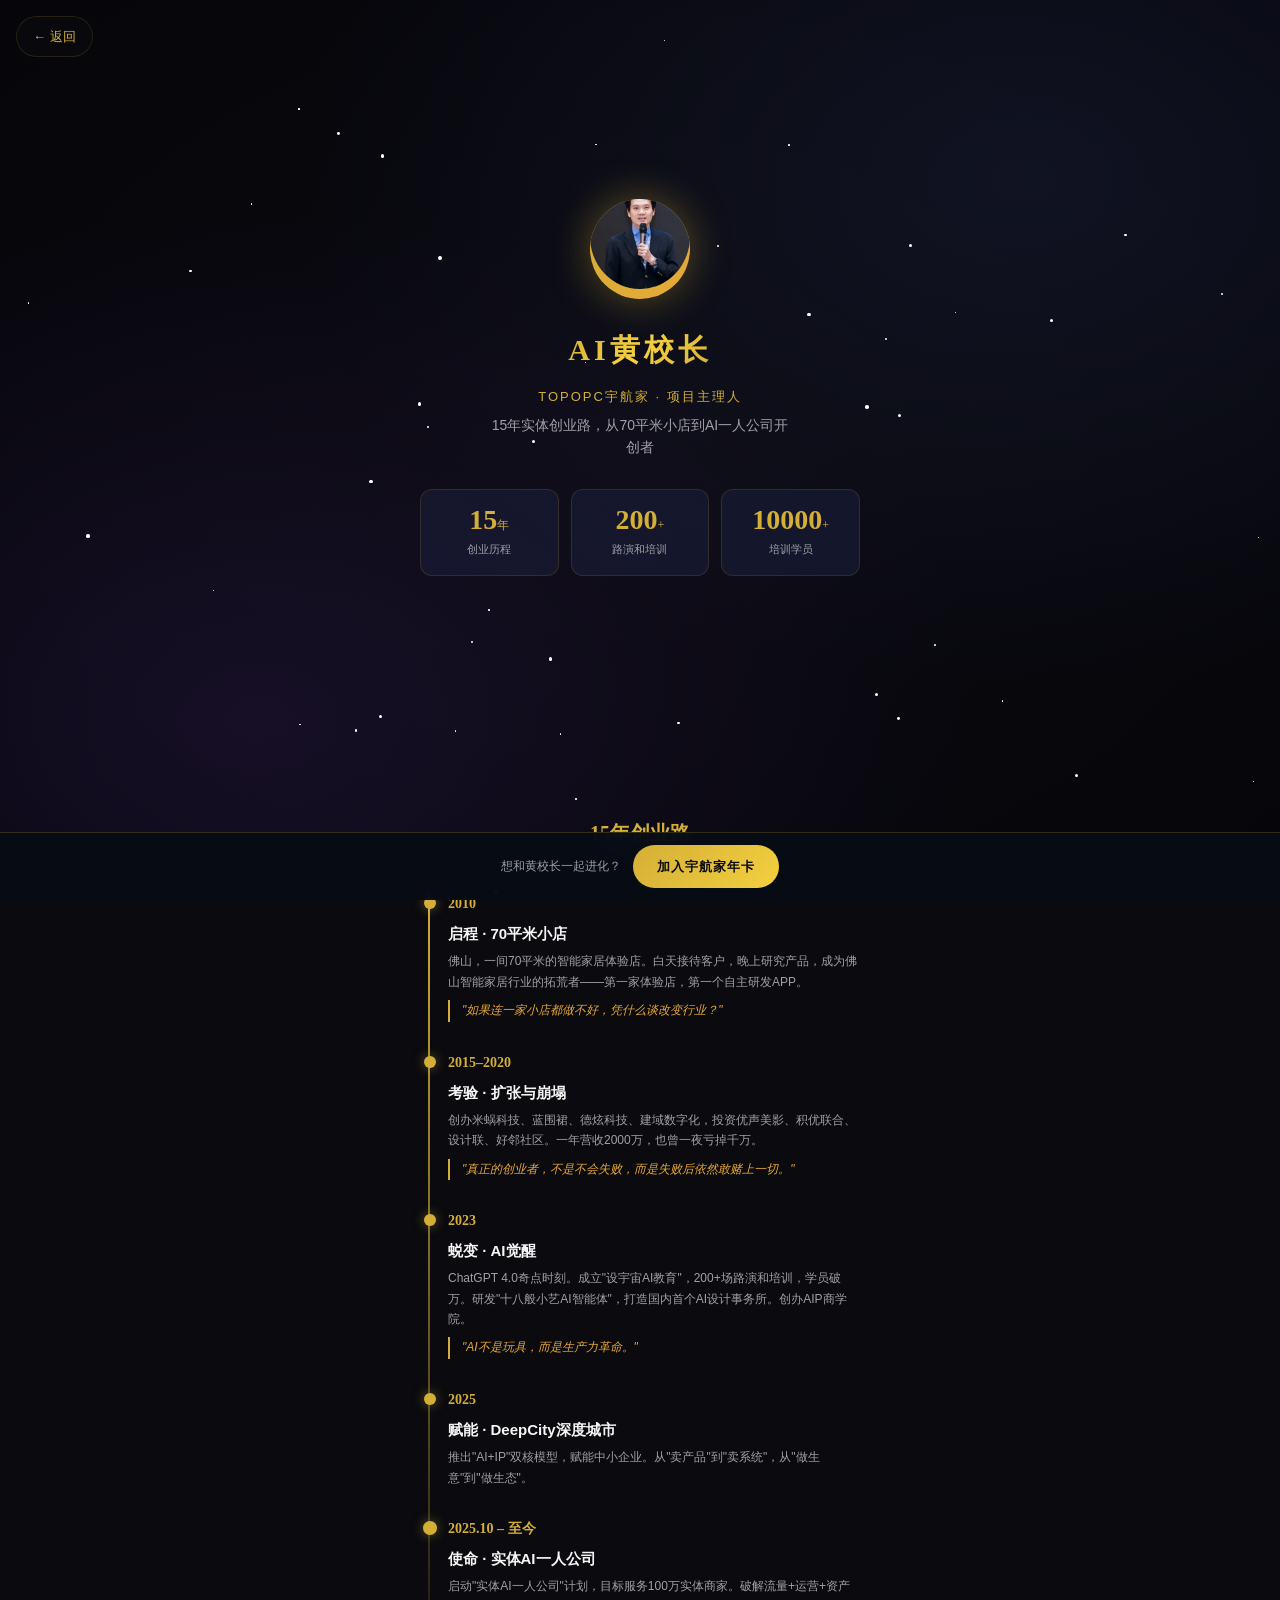
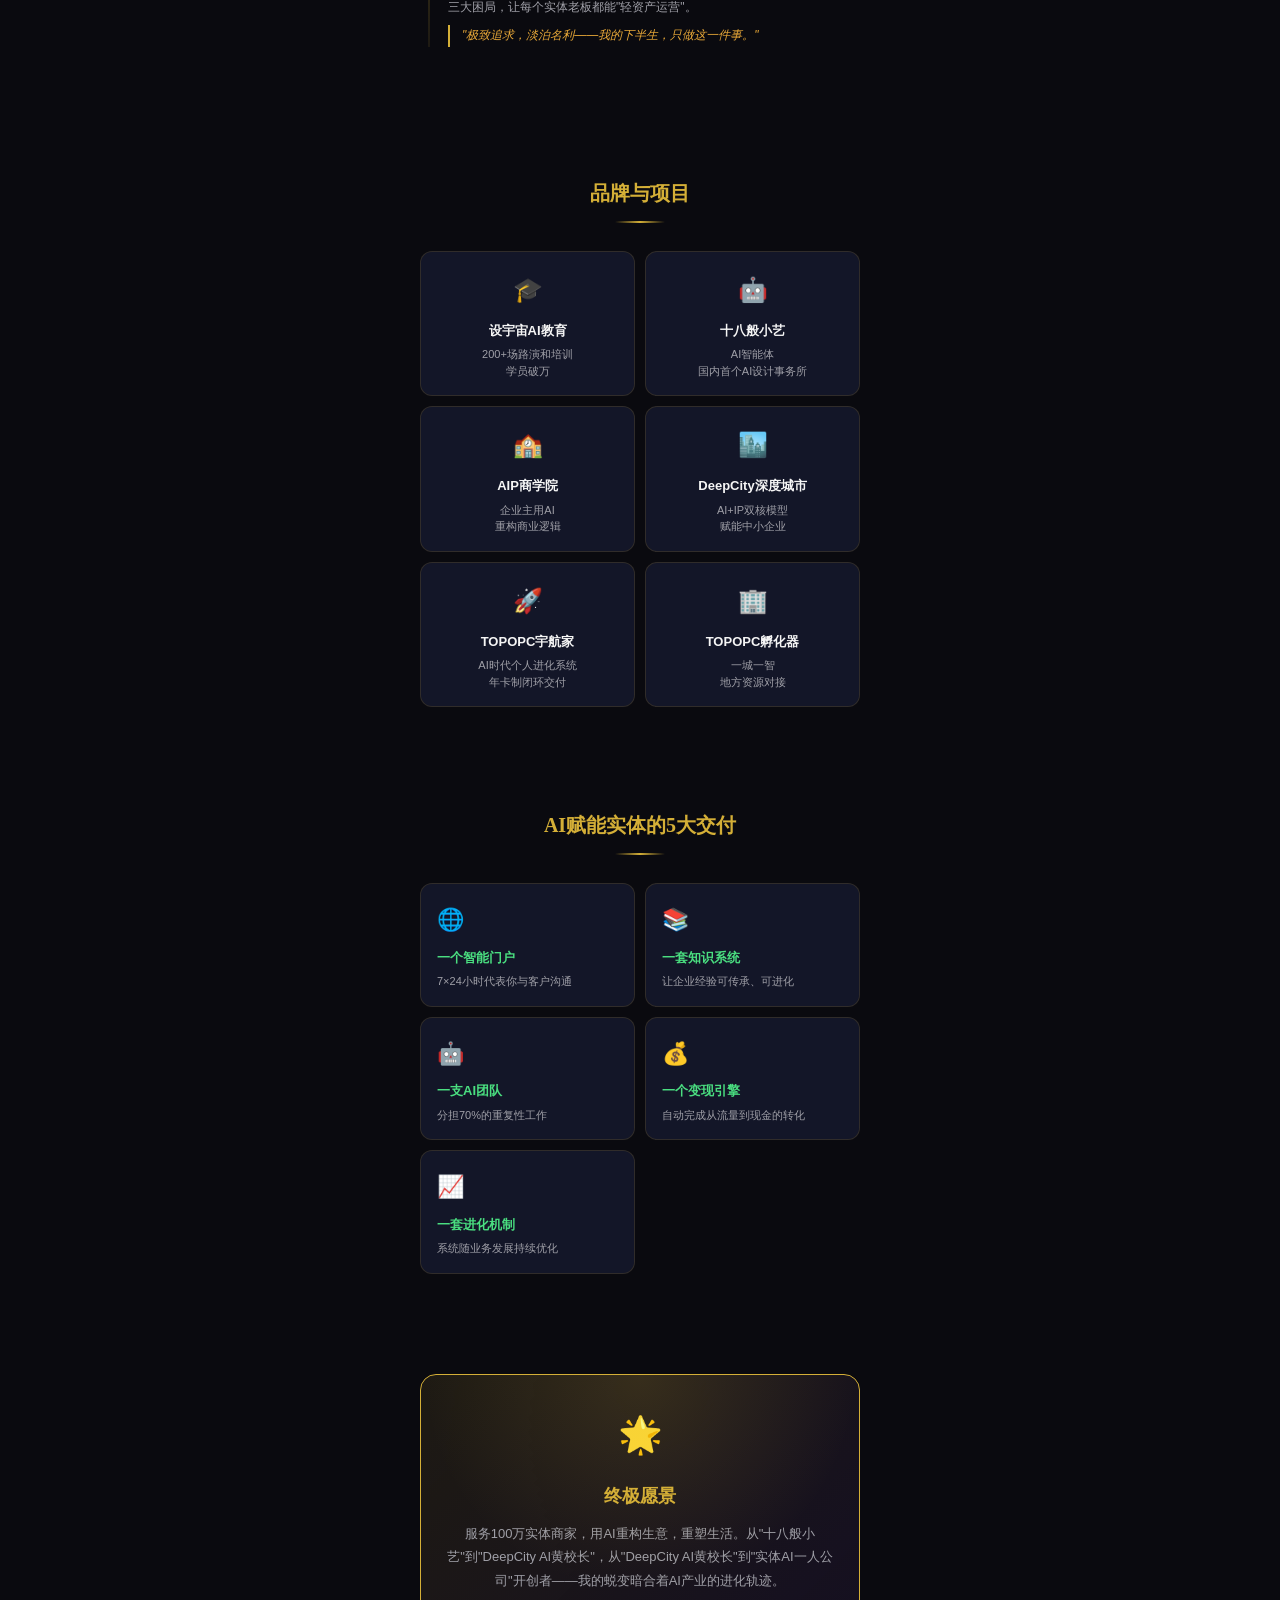
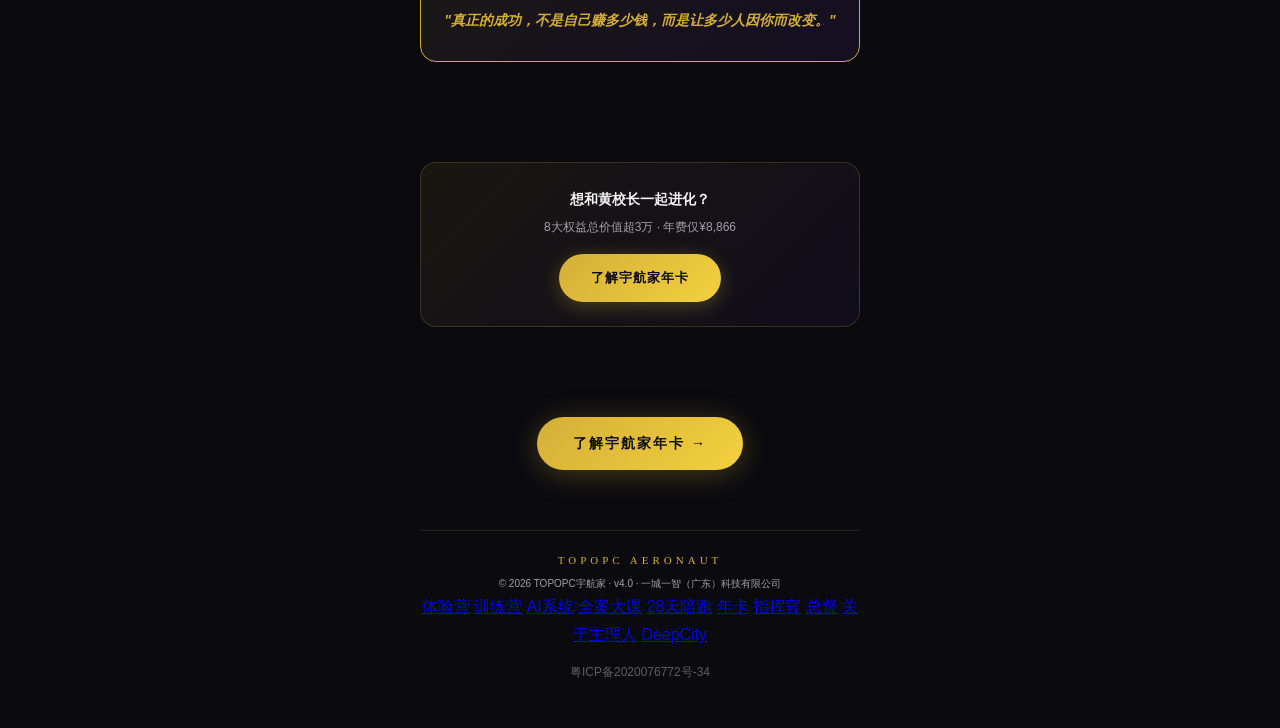
==== about.html @ 766681d9 "fix: 修正创始人数据 150场→200+场路演和培训（合并表述）" ====
<!DOCTYPE html>
<html lang="zh-CN">
<head>  <link rel="preload" as="image" href="founder-photo.png">

    <meta name="description" content="AI黄校长黄艺明 · TOPOPC宇航家项目主理人 · AI培训与孵化器">

    <meta charset="UTF-8">
    <link rel="canonical" href="https://deepcity2035.github.io/topopc-ai-launch/about.html">
    <meta name="viewport" content="width=device-width, initial-scale=1.0, maximum-scale=1.0, user-scalable=no">
    <title>AI黄校长 · TOPOPC宇航家项目主理人</title>
    <link rel="icon" type="image/svg+xml" href="favicon.svg">
    <link rel="apple-touch-icon" href="share-poster-hd.png">
    <link rel="dns-prefetch" href="https://fonts.googleapis.cn">
    <link rel="preconnect" href="https://fonts.googleapis.cn" crossorigin>
    <link rel="dns-prefetch" href="https://fonts.gstatic.com">
    <link rel="preconnect" href="https://fonts.gstatic.com" crossorigin>
    <link rel="preload" as="style" href="https://fonts.googleapis.cn/css2?family=Cinzel:wght@400;700&family=Noto+Serif+SC:wght@400;600;700&family=Noto+Sans+SC:wght@300;400;500;700&display=swap" crossorigin onload="this.onload=null;this.rel='stylesheet'">
    <link href="https://fonts.googleapis.cn/css2?family=Cinzel:wght@400;700&family=Noto+Serif+SC:wght@400;600;700&family=Noto+Sans+SC:wght@300;400;500;700&display=swap" rel="stylesheet">
        <link rel="stylesheet" href="shared.css">
    <style>
        :root {
            --deep-space: #0a0a0f;
            --cosmic-blue: #1a1f3a;
            --nebula-purple: #2d1b4e;
            --star-gold: #d4af37;
            --star-gold-light: #f4d03f;
            --text-primary: #f5f5f5;
            --text-secondary: #a0a0a8;
            --accent-glow: rgba(212, 175, 55, 0.3);
            --card-bg: rgba(26, 31, 58, 0.6);
            --card-border: rgba(212, 175, 55, 0.15);
            --green-accent: #4ade80;
            --red-accent: #f87171;
            --warm-amber: #e8a838;
        }

        * { margin: 0; padding: 0; box-sizing: border-box; }

        body {
            font-family: "Noto Sans SC", -apple-system, sans-serif;
            background: var(--deep-space);
            color: var(--text-primary);
            line-height: 1.8;
            overflow-x: hidden;
            -webkit-font-smoothing: antialiased;
        }

        .starfield {
            position: fixed;
            top: 0; left: 0;
            width: 100%; height: 100%;
            pointer-events: none;
            z-index: 0;
            background: 
                radial-gradient(ellipse at 20% 80%, rgba(45, 27, 78, 0.4) 0%, transparent 50%),
                radial-gradient(ellipse at 80% 20%, rgba(26, 31, 58, 0.5) 0%, transparent 50%),
                radial-gradient(ellipse at 50% 50%, rgba(10, 10, 15, 1) 0%, rgba(5, 5, 10, 1) 100%);
        }

        .star {
            position: absolute;
            background: white;
            border-radius: 50%;
            animation: twinkle 3s infinite ease-in-out;
        }

        @keyframes twinkle {
            0%, 100% { opacity: 0.3; transform: scale(1); }
            50% { opacity: 1; transform: scale(1.2); }
        }

        .container {
            position: relative;
            z-index: 1;
            max-width: 480px;
            margin: 0 auto;
            padding: 0 20px;
        }

        /* ===== BACK NAV ===== */
        .back-nav {
            position: fixed;
            top: 16px;
            left: 16px;
            z-index: 100;
            background: rgba(10, 10, 15, 0.85);
            backdrop-filter: blur(10px);
            border: 1px solid var(--card-border);
            border-radius: 50px;
            padding: 8px 16px;
            text-decoration: none;
            color: var(--star-gold);
            font-size: 13px;
            font-weight: 500;
            display: flex;
            align-items: center;
            gap: 6px;
            transition: all 0.3s;
        }
        .back-nav:hover { background: rgba(212, 175, 55, 0.15); }

        /* ===== HERO PROFILE ===== */
        .profile-hero {
            min-height: 85vh;
            display: flex;
            flex-direction: column;
            justify-content: center;
            align-items: center;
            text-align: center;
            padding: 80px 0 40px;
        }

        .profile-avatar {
            width: 100px;
            height: 100px;
            border-radius: 50%;
            background: linear-gradient(135deg, var(--star-gold), var(--warm-amber));
            display: flex;
            align-items: center;
            justify-content: center;
            font-size: 44px;
            margin-bottom: 24px;
            box-shadow: 0 0 40px rgba(212, 175, 55, 0.4);
            position: relative;
            overflow: hidden;
        }
        .profile-avatar img {
            width: 100%;
            height: 100%;
            object-fit: cover;
            border-radius: 50%;
        }

        .profile-avatar::after {
            content: "";
            position: absolute;
            inset: -4px;
            border-radius: 50%;
            border: 2px solid rgba(212, 175, 55, 0.3);
            animation: pulse-ring 2s infinite;
        }

        @keyframes pulse-ring {
            0% { transform: scale(1); opacity: 1; }
            100% { transform: scale(1.3); opacity: 0; }
        }

        .profile-name {
            font-family: "Noto Serif SC", serif;
            font-size: 30px;
            font-weight: 700;
            letter-spacing: 4px;
            margin-bottom: 8px;
            background: linear-gradient(135deg, var(--star-gold) 0%, var(--star-gold-light) 50%, var(--star-gold) 100%);
            -webkit-background-clip: text;
            -webkit-text-fill-color: transparent;
        }

        .profile-role {
            font-size: 13px;
            color: var(--star-gold);
            font-weight: 500;
            letter-spacing: 2px;
            margin-bottom: 6px;
        }

        .profile-tagline {
            font-size: 14px;
            color: var(--text-secondary);
            margin-bottom: 30px;
            max-width: 300px;
            line-height: 1.6;
        }

        .profile-stats {
            display: grid;
            grid-template-columns: repeat(3, 1fr);
            gap: 12px;
            width: 100%;
            margin-bottom: 30px;
        }

        .stat-card {
            background: var(--card-bg);
            border: 1px solid var(--card-border);
            border-radius: 12px;
            padding: 16px 8px;
            text-align: center;
        }

        .stat-number {
            font-family: "Cinzel", serif;
            font-size: 28px;
            font-weight: 700;
            color: var(--star-gold);
            line-height: 1;
        }

        .stat-unit {
            font-size: 12px;
            color: var(--star-gold);
            font-weight: 500;
        }

        .stat-label {
            font-size: 11px;
            color: var(--text-secondary);
            margin-top: 6px;
        }

        /* ===== SECTION ===== */
        .section { padding: 50px 0; position: relative; }

        .section-title {
            font-family: "Noto Serif SC", serif;
            font-size: 20px;
            font-weight: 700;
            text-align: center;
            margin-bottom: 28px;
            color: var(--star-gold);
        }
        .section-title::after {
            content: "";
            display: block;
            width: 50px;
            height: 2px;
            background: linear-gradient(90deg, transparent, var(--star-gold), transparent);
            margin: 10px auto 0;
        }

        /* ===== TIMELINE ===== */
        .timeline {
            position: relative;
            padding-left: 28px;
        }

        .timeline::before {
            content: "";
            position: absolute;
            left: 8px;
            top: 0;
            bottom: 0;
            width: 2px;
            background: linear-gradient(to bottom, var(--star-gold), rgba(212, 175, 55, 0.1));
        }

        .timeline-item {
            position: relative;
            margin-bottom: 28px;
        }

        .timeline-dot {
            position: absolute;
            left: -24px;
            top: 6px;
            width: 12px;
            height: 12px;
            border-radius: 50%;
            background: var(--star-gold);
            box-shadow: 0 0 12px rgba(212, 175, 55, 0.5);
        }

        .timeline-dot.active {
            width: 14px;
            height: 14px;
            left: -25px;
            top: 5px;
            animation: pulse-dot 2s infinite;
        }

        @keyframes pulse-dot {
            0%, 100% { box-shadow: 0 0 12px rgba(212, 175, 55, 0.5); }
            50% { box-shadow: 0 0 24px rgba(212, 175, 55, 0.8); }
        }

        .timeline-year {
            font-family: "Cinzel", serif;
            font-size: 14px;
            color: var(--star-gold);
            font-weight: 700;
            margin-bottom: 4px;
        }

        .timeline-title {
            font-size: 15px;
            font-weight: 700;
            color: var(--text-primary);
            margin-bottom: 4px;
        }

        .timeline-desc {
            font-size: 12px;
            color: var(--text-secondary);
            line-height: 1.7;
        }

        .timeline-quote {
            font-size: 12px;
            color: var(--warm-amber);
            font-style: italic;
            margin-top: 8px;
            padding-left: 12px;
            border-left: 2px solid var(--star-gold);
        }

        /* ===== BRANDS ===== */
        .brand-grid {
            display: grid;
            grid-template-columns: 1fr 1fr;
            gap: 10px;
        }

        .brand-card {
            background: var(--card-bg);
            border: 1px solid var(--card-border);
            border-radius: 12px;
            padding: 16px;
            text-align: center;
            transition: all 0.3s;
        }

        .brand-card:hover {
            border-color: rgba(212, 175, 55, 0.4);
            background: linear-gradient(135deg, rgba(212, 175, 55, 0.08), rgba(45, 27, 78, 0.2));
        }

        .brand-icon { font-size: 24px; margin-bottom: 8px; }
        .brand-name { font-size: 13px; font-weight: 700; color: var(--text-primary); margin-bottom: 4px; }
        .brand-desc { font-size: 11px; color: var(--text-secondary); line-height: 1.5; }

        /* ===== AI SOLUTION ===== */
        .solution-grid {
            display: grid;
            grid-template-columns: 1fr 1fr;
            gap: 10px;
        }

        .solution-card {
            background: var(--card-bg);
            border: 1px solid var(--card-border);
            border-radius: 12px;
            padding: 16px;
        }

        .solution-icon { font-size: 22px; margin-bottom: 6px; }
        .solution-title { font-size: 13px; font-weight: 700; color: var(--green-accent); margin-bottom: 4px; }
        .solution-desc { font-size: 11px; color: var(--text-secondary); line-height: 1.5; }

        /* ===== MISSION ===== */
        .mission-box {
            background: linear-gradient(135deg, rgba(212, 175, 55, 0.1), rgba(45, 27, 78, 0.3));
            border: 1px solid var(--star-gold);
            border-radius: 16px;
            padding: 28px 20px;
            text-align: center;
            position: relative;
            overflow: hidden;
        }

        .mission-box::before {
            content: "";
            position: absolute;
            inset: 0;
            background: radial-gradient(circle at 50% 0%, rgba(212, 175, 55, 0.15), transparent 60%);
            pointer-events: none;
        }

        .mission-icon { font-size: 36px; margin-bottom: 12px; }
        .mission-title {
            font-family: "Noto Serif SC", serif;
            font-size: 18px;
            font-weight: 700;
            color: var(--star-gold);
            margin-bottom: 10px;
        }
        .mission-desc {
            font-size: 13px;
            color: var(--text-secondary);
            line-height: 1.8;
        }
        .mission-quote {
            font-size: 14px;
            color: var(--star-gold);
            font-weight: 600;
            margin-top: 16px;
            font-style: italic;
        }

        /* ===== CTA ===== */
        .back-cta {
            text-align: center;
            padding: 40px 0 60px;
        }

        .back-btn {
            display: inline-block;
            background: linear-gradient(135deg, var(--star-gold), var(--star-gold-light));
            color: var(--deep-space);
            font-size: 14px;
            font-weight: 700;
            padding: 14px 36px;
            border-radius: 50px;
            text-decoration: none;
            letter-spacing: 2px;
            box-shadow: 0 4px 30px rgba(212, 175, 55, 0.3);
        }

        /* ===== FOOTER ===== */
        .footer { text-align: center; padding: 20px 0; border-top: 1px solid var(--card-border); }
        .footer-brand { font-family: "Cinzel", serif; font-size: 11px; color: var(--star-gold); letter-spacing: 4px; margin-bottom: 4px; }
        .footer-copy { font-size: 10px; color: var(--text-secondary); }

        /* ===== Animations ===== */
        .scroll-reveal { opacity: 0; transform: translateY(30px); transition: all 0.6s; }
        .scroll-reveal.revealed { opacity: 1; transform: translateY(0); }

    :hover{background:rgba(212,175,55,.25)}
</style>

    <meta property="og:type" content="website">
    <meta property="og:title" content="AI黄校长 · TOPOPC宇航家项目主理人">
    <meta property="og:description" content="15年实体创业路，从70平米小店到AI一人公司开创者。200+场路演和培训，学员破万。">
    <meta property="og:image" content="https://deepcity2035.github.io/topopc-ai-launch/share-poster-hd.png">
    <meta property="og:url" content="https://deepcity2035.github.io/topopc-ai-launch/about.html">
    <meta name="twitter:card" content="summary_large_image">
    <meta name="twitter:title" content="AI黄校长 · TOPOPC宇航家项目主理人">
    <meta name="twitter:description" content="15年实体创业路，从70平米小店到AI一人公司开创者。200+场路演和培训，学员破万。">
    <meta name="twitter:image" content="https://deepcity2035.github.io/topopc-ai-launch/share-poster-hd.png">

    <script type="application/ld+json">{"@context": "https://schema.org", "@type": "WebPage", "name": "AI黄校长 · TOPOPC宇航家项目主理人", "description": "AI黄校长 · TOPOPC宇航家项目主理人 · 一城一智OPC孵化器发起人", "url": "https://deepcity2035.github.io/topopc-ai-launch/about.html"}
        // All CTA buttons -> QR popup
        document.querySelectorAll('.cta-button, .hero-cta').forEach(btn => {
        // CTA click handled by href
        });
        // Inline CTA links with "加入" text
        document.querySelectorAll('a.cta-button, a.hero-cta, a[href^="https"]:not([href*="topopc"])').forEach(a => {
            const text = a.textContent || '';
            if (/加入|年卡|立即开通|立即加入/.test(text)) {
                a.style.cursor = 'pointer';
            }
        });
</script>
  </head>
<body style="background:#0a0a0f">
        </div>
    </div>

    <div class="starfield" id="starfield"></div>
    <a href="index.html" class="back-nav">← 返回</a>

    <div class="container">
        <!-- PROFILE HERO -->
        <section class="profile-hero">
            <div class="profile-avatar"><picture><source srcset="founder-photo.webp" type="image/webp"><img loading="eager" fetchpriority="high" src="founder-photo.png"alt="AI黄校长"></picture></div>
            <h1 class="profile-name">AI黄校长</h1>
            <p class="profile-role">TOPOPC宇航家 · 项目主理人</p>
            <p class="profile-tagline">15年实体创业路，从70平米小店到AI一人公司开创者</p>

            <div class="profile-stats">
                <div class="stat-card">
                    <div class="stat-number">15<span class="stat-unit">年</span></div>
                    <div class="stat-label">创业历程</div>
                </div>
                <div class="stat-card">
                    <div class="stat-number">200<span class="stat-unit">+</span></div>
                    <div class="stat-label">路演和培训</div>
                </div>
                <div class="stat-card">
                    <div class="stat-number">10000<span class="stat-unit">+</span></div>
                    <div class="stat-label">培训学员</div>
                </div>
            </div>
        </section>

        <!-- TIMELINE -->
        <section class="section scroll-reveal">
            <h2 class="section-title">15年创业路</h2>
            <div class="timeline">
                <div class="timeline-item">
                    <div class="timeline-dot"></div>
                    <div class="timeline-year">2010</div>
                    <div class="timeline-title">启程 · 70平米小店</div>
                    <div class="timeline-desc">佛山，一间70平米的智能家居体验店。白天接待客户，晚上研究产品，成为佛山智能家居行业的拓荒者——第一家体验店，第一个自主研发APP。</div>
                    <div class="timeline-quote">"如果连一家小店都做不好，凭什么谈改变行业？"</div>
                </div>

                <div class="timeline-item">
                    <div class="timeline-dot"></div>
                    <div class="timeline-year">2015–2020</div>
                    <div class="timeline-title">考验 · 扩张与崩塌</div>
                    <div class="timeline-desc">创办米蜗科技、蓝围裙、德炫科技、建域数字化，投资优声美影、积优联合、设计联、好邻社区。一年营收2000万，也曾一夜亏掉千万。</div>
                    <div class="timeline-quote">"真正的创业者，不是不会失败，而是失败后依然敢赌上一切。"</div>
                </div>

                <div class="timeline-item">
                    <div class="timeline-dot"></div>
                    <div class="timeline-year">2023</div>
                    <div class="timeline-title">蜕变 · AI觉醒</div>
                    <div class="timeline-desc">ChatGPT 4.0奇点时刻。成立"设宇宙AI教育"，200+场路演和培训，学员破万。研发"十八般小艺AI智能体"，打造国内首个AI设计事务所。创办AIP商学院。</div>
                    <div class="timeline-quote">"AI不是玩具，而是生产力革命。"</div>
                </div>

                <div class="timeline-item">
                    <div class="timeline-dot"></div>
                    <div class="timeline-year">2025</div>
                    <div class="timeline-title">赋能 · DeepCity深度城市</div>
                    <div class="timeline-desc">推出"AI+IP"双核模型，赋能中小企业。从"卖产品"到"卖系统"，从"做生意"到"做生态"。</div>
                </div>

                <div class="timeline-item">
                    <div class="timeline-dot active"></div>
                    <div class="timeline-year">2025.10 – 至今</div>
                    <div class="timeline-title">使命 · 实体AI一人公司</div>
                    <div class="timeline-desc">启动"实体AI一人公司"计划，目标服务100万实体商家。破解流量+运营+资产三大困局，让每个实体老板都能"轻资产运营"。</div>
                    <div class="timeline-quote">"极致追求，淡泊名利——我的下半生，只做这一件事。"</div>
                </div>
            </div>
        </section>

        <!-- BRANDS -->
        <section class="section scroll-reveal">
            <h2 class="section-title">品牌与项目</h2>
            <div class="brand-grid">
                <div class="brand-card">
                    <div class="brand-icon">🎓</div>
                    <div class="brand-name">设宇宙AI教育</div>
                    <div class="brand-desc">200+场路演和培训<br>学员破万</div>
                </div>
                <div class="brand-card">
                    <div class="brand-icon">🤖</div>
                    <div class="brand-name">十八般小艺</div>
                    <div class="brand-desc">AI智能体<br>国内首个AI设计事务所</div>
                </div>
                <div class="brand-card">
                    <div class="brand-icon">🏫</div>
                    <div class="brand-name">AIP商学院</div>
                    <div class="brand-desc">企业主用AI<br>重构商业逻辑</div>
                </div>
                <div class="brand-card">
                    <div class="brand-icon">🏙️</div>
                    <div class="brand-name">DeepCity深度城市</div>
                    <div class="brand-desc">AI+IP双核模型<br>赋能中小企业</div>
                </div>
                <div class="brand-card">
                    <div class="brand-icon">🚀</div>
                    <div class="brand-name">TOPOPC宇航家</div>
                    <div class="brand-desc">AI时代个人进化系统<br>年卡制闭环交付</div>
                </div>
                <div class="brand-card">
                    <div class="brand-icon">🏢</div>
                    <div class="brand-name">TOPOPC孵化器</div>
                    <div class="brand-desc">一城一智<br>地方资源对接</div>
                </div>
            </div>
        </section>

        <!-- AI SOLUTIONS -->
        <section class="section scroll-reveal">
            <h2 class="section-title">AI赋能实体的5大交付</h2>
            <div class="solution-grid">
                <div class="solution-card">
                    <div class="solution-icon">🌐</div>
                    <div class="solution-title">一个智能门户</div>
                    <div class="solution-desc">7×24小时代表你与客户沟通</div>
                </div>
                <div class="solution-card">
                    <div class="solution-icon">📚</div>
                    <div class="solution-title">一套知识系统</div>
                    <div class="solution-desc">让企业经验可传承、可进化</div>
                </div>
                <div class="solution-card">
                    <div class="solution-icon">🤖</div>
                    <div class="solution-title">一支AI团队</div>
                    <div class="solution-desc">分担70%的重复性工作</div>
                </div>
                <div class="solution-card">
                    <div class="solution-icon">💰</div>
                    <div class="solution-title">一个变现引擎</div>
                    <div class="solution-desc">自动完成从流量到现金的转化</div>
                </div>
                <div class="solution-card">
                    <div class="solution-icon">📈</div>
                    <div class="solution-title">一套进化机制</div>
                    <div class="solution-desc">系统随业务发展持续优化</div>
                </div>
            </div>
        </section>

        <!-- MISSION -->
        <section class="section scroll-reveal">
            <div class="mission-box">
                <div class="mission-icon">🌟</div>
                <div class="mission-title">终极愿景</div>
                <div class="mission-desc">服务100万实体商家，用AI重构生意，重塑生活。从"十八般小艺"到"DeepCity AI黄校长"，从"DeepCity AI黄校长"到"实体AI一人公司"开创者——我的蜕变暗合着AI产业的进化轨迹。</div>
                <div class="mission-quote">"真正的成功，不是自己赚多少钱，而是让多少人因你而改变。"</div>
            </div>
        </section>

        
        <!-- INLINE CTA -->
        <section class="section scroll-reveal" style="text-align:center;">
            <div style="background:linear-gradient(135deg,rgba(212,175,55,0.08),rgba(45,27,78,0.2));border:1px solid rgba(212,175,55,0.2);border-radius:16px;padding:24px 20px;">
                <p style="font-size:14px;color:var(--text-primary);margin-bottom:4px;font-weight:600;">想和黄校长一起进化？</p>
                <p style="font-size:12px;color:var(--text-secondary);margin-bottom:16px;">8大权益总价值超3万 · 年费仅¥8,866</p>
                <a href="annual-card.html" style="display:inline-block;background:linear-gradient(135deg,var(--star-gold),var(--star-gold-light));color:var(--deep-space);font-size:13px;font-weight:700;padding:12px 32px;border-radius:50px;text-decoration:none;letter-spacing:1px;box-shadow:0 4px 20px rgba(212,175,55,0.3);">了解宇航家年卡</a>
            </div>
        </section>

        <!-- BACK CTA -->
        <section class="back-cta">
            <a href="annual-card.html" class="back-btn">了解宇航家年卡 →</a>
        </section>

        
        <!-- STICKY CTA -->
        <div style="position:fixed;bottom:0;left:0;right:0;z-index:100;background:rgba(8,12,21,0.95);backdrop-filter:blur(16px);-webkit-backdrop-filter:blur(16px);border-top:1px solid rgba(212,175,55,0.2);padding:12px 20px;display:flex;align-items:center;justify-content:center;gap:12px;">
            <span style="font-size:12px;color:rgba(255,255,255,0.6);">想和黄校长一起进化？</span>
            <a href="annual-card.html" style="display:inline-block;background:linear-gradient(135deg,#d4af37,#f4d03f);color:#0a0a0f;font-size:13px;font-weight:700;padding:10px 24px;border-radius:50px;text-decoration:none;letter-spacing:1px;white-space:nowrap;">加入宇航家年卡</a>
        </div>

        <!-- Footer -->
        <footer class="footer">
        <div class="footer-brand">TOPOPC AERONAUT</div>
        <div class="footer-copy">© 2026 TOPOPC宇航家 · v4.0 · 一城一智（广东）科技有限公司</div>
        <div class="footer-links">
            <a href="experience-camp.html" class="footer-link">体验营</a>
            <a href="training-camp.html" class="footer-link">训练营</a>
            <a href="long-system.html" class="footer-link">AI系统</a>
            <a href="opbc-full-course.html" class="footer-link">全案大课</a>
            <a href="opbu28.html" class="footer-link">28天陪跑</a>
            <a href="annual-card.html" class="footer-link">年卡</a>
            <a href="ai-company.html" class="footer-link">指挥官</a>
            <a href="city-partner.html" class="footer-link">总督</a>
            <a href="about.html" class="footer-link">关于主理人</a>
            <a href="deepcity.html" class="footer-link">DeepCity</a>
        </div>
            <div class="footer-icp" style="text-align:center;padding:12px 0 24px;font-size:12px;color:rgba(255,255,255,0.35);">
            <a href="https://beian.miit.gov.cn/" target="_blank" rel="noopener noreferrer" style="color:rgba(255,255,255,0.35);text-decoration:none;">粤ICP备2020076772号-34</a>
        </div>
</footer>
    </div>

    

    <script defer>

        
        // Generate stars
        const starfield = document.getElementById("starfield");
        for (let i = 0; i < 50; i++) {
            const star = document.createElement("div");
            star.className = "star";
            star.style.left = Math.random() * 100 + "%";
            star.style.top = Math.random() * 100 + "%";
            star.style.width = Math.random() * 3 + 1 + "px";
            star.style.height = star.style.width;
            star.style.animationDelay = Math.random() * 3 + "s";
            starfield.appendChild(star);
        }

        // Scroll reveal
        const observer = new IntersectionObserver((entries) => {
            entries.forEach(entry => {
                if (entry.isIntersecting) entry.target.classList.add("revealed");
            });
        }, { threshold: 0.1 });
        document.querySelectorAll(".scroll-reveal").forEach(el => observer.observe(el));
    
    </script>
</body>
</html>
---- shared.css ----
/* TOPOPC Shared Styles */

/* ===== RESET ===== */
* { margin: 0; padding: 0; box-sizing: border-box; }
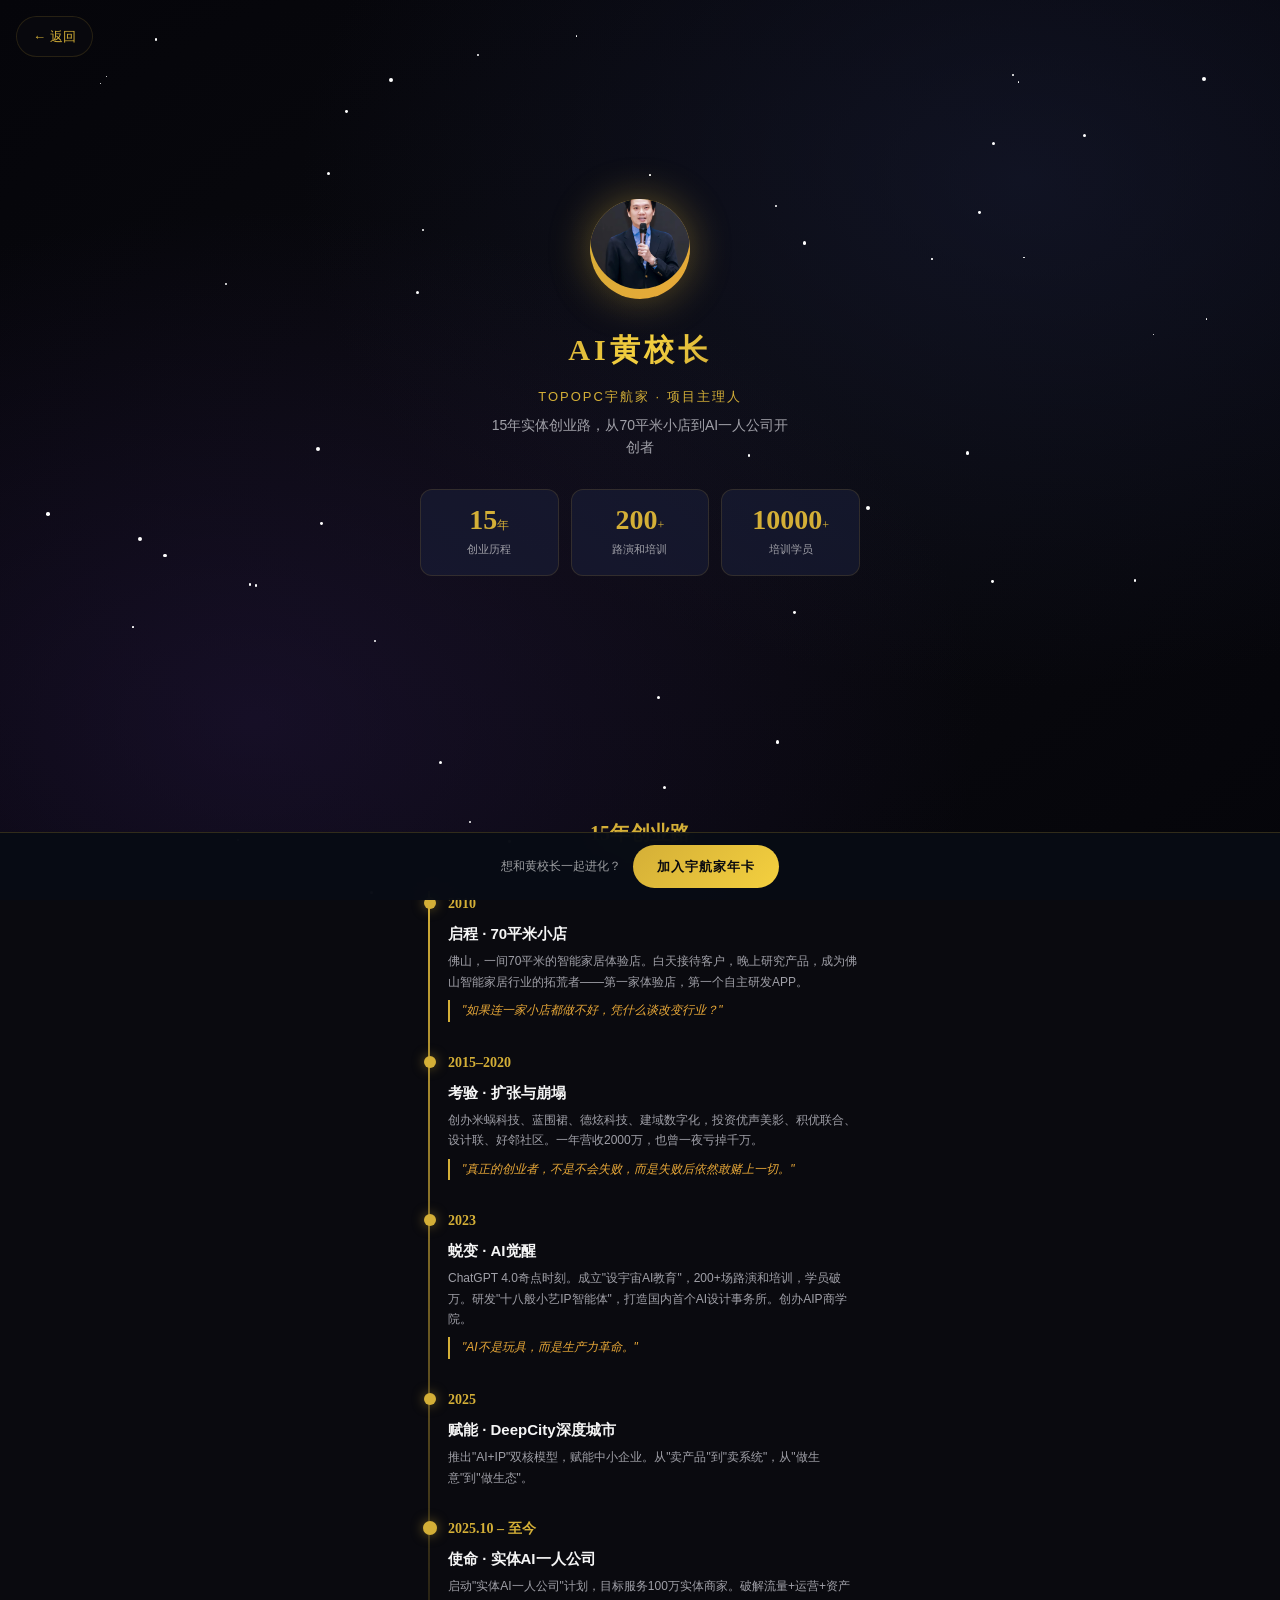
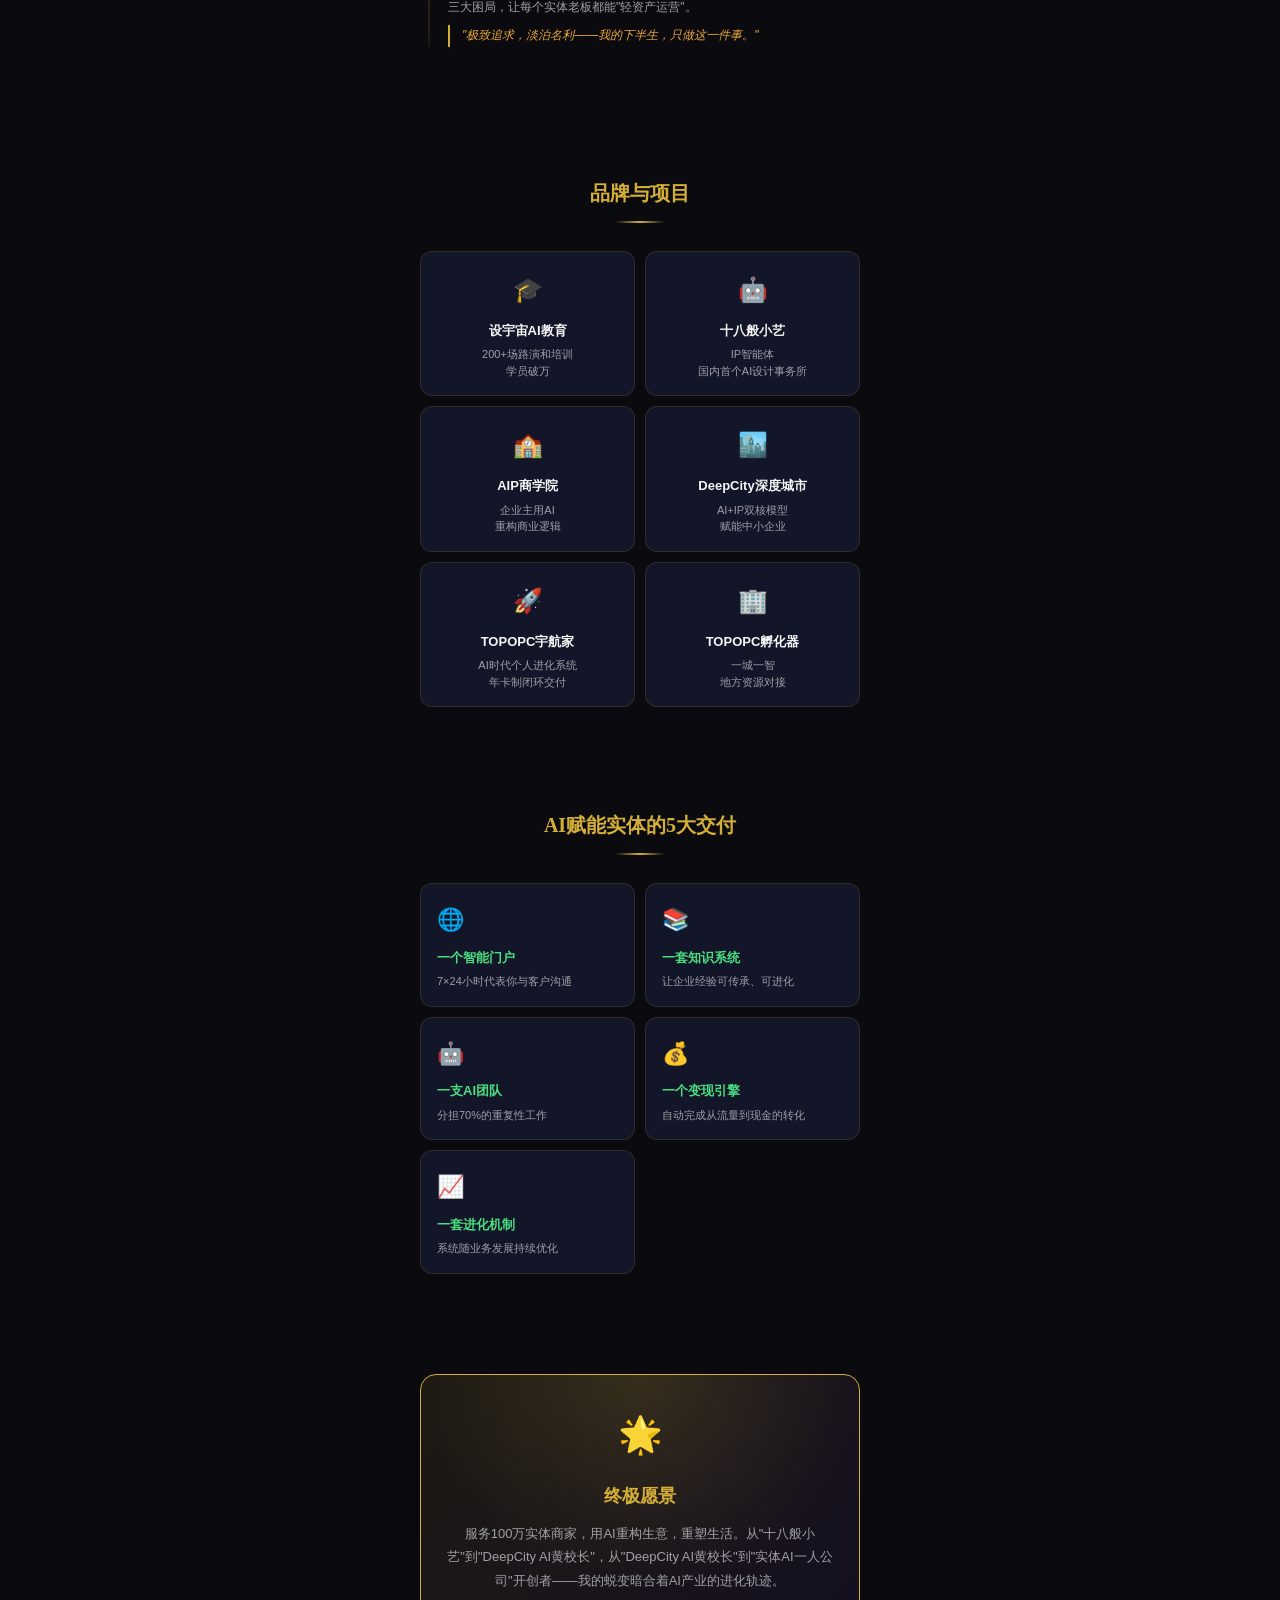
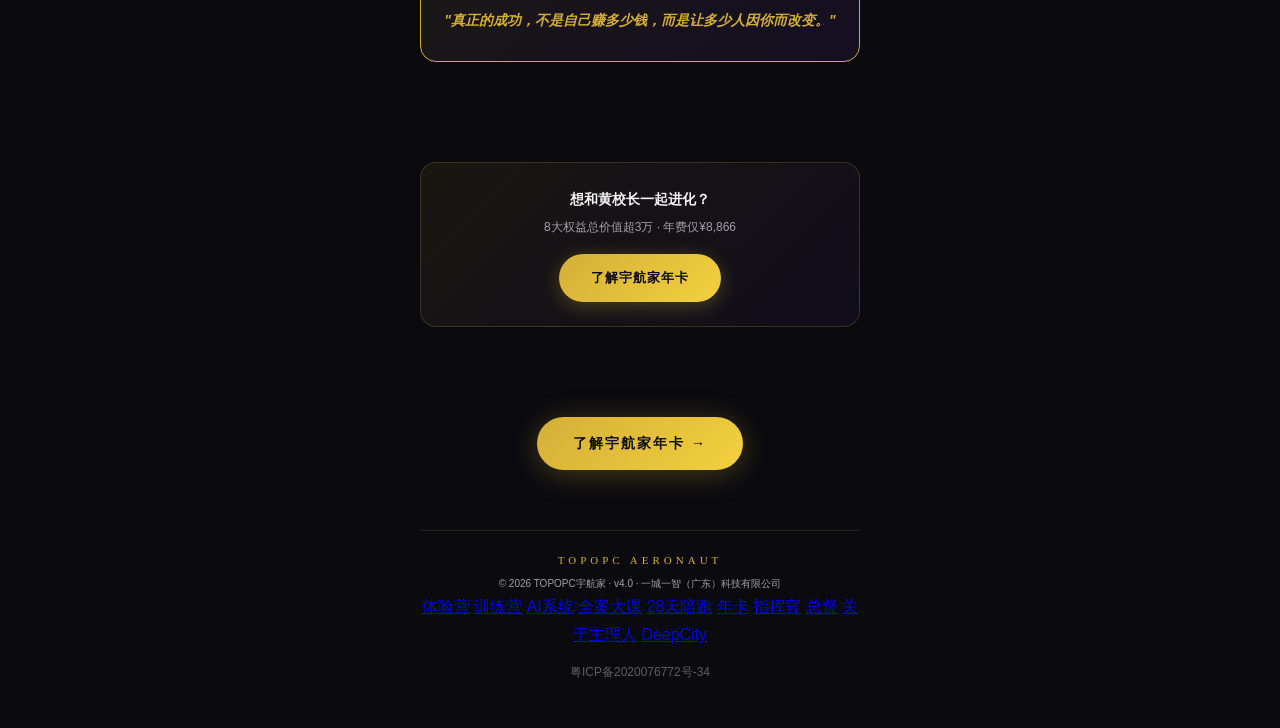
==== commit d4d5731b: "品牌术语统一：AI智能体 → IP智能体（42处，7个HTML文件）" ====
--- a/about.html
+++ b/about.html
@@ -496,7 +496,7 @@
                     <div class="timeline-dot"></div>
                     <div class="timeline-year">2023</div>
                     <div class="timeline-title">蜕变 · AI觉醒</div>
-                    <div class="timeline-desc">ChatGPT 4.0奇点时刻。成立"设宇宙AI教育"，200+场路演和培训，学员破万。研发"十八般小艺AI智能体"，打造国内首个AI设计事务所。创办AIP商学院。</div>
+                    <div class="timeline-desc">ChatGPT 4.0奇点时刻。成立"设宇宙AI教育"，200+场路演和培训，学员破万。研发"十八般小艺IP智能体"，打造国内首个AI设计事务所。创办AIP商学院。</div>
                     <div class="timeline-quote">"AI不是玩具，而是生产力革命。"</div>
                 </div>
 
@@ -529,7 +529,7 @@
                 <div class="brand-card">
                     <div class="brand-icon">🤖</div>
                     <div class="brand-name">十八般小艺</div>
-                    <div class="brand-desc">AI智能体<br>国内首个AI设计事务所</div>
+                    <div class="brand-desc">IP智能体<br>国内首个AI设计事务所</div>
                 </div>
                 <div class="brand-card">
                     <div class="brand-icon">🏫</div>
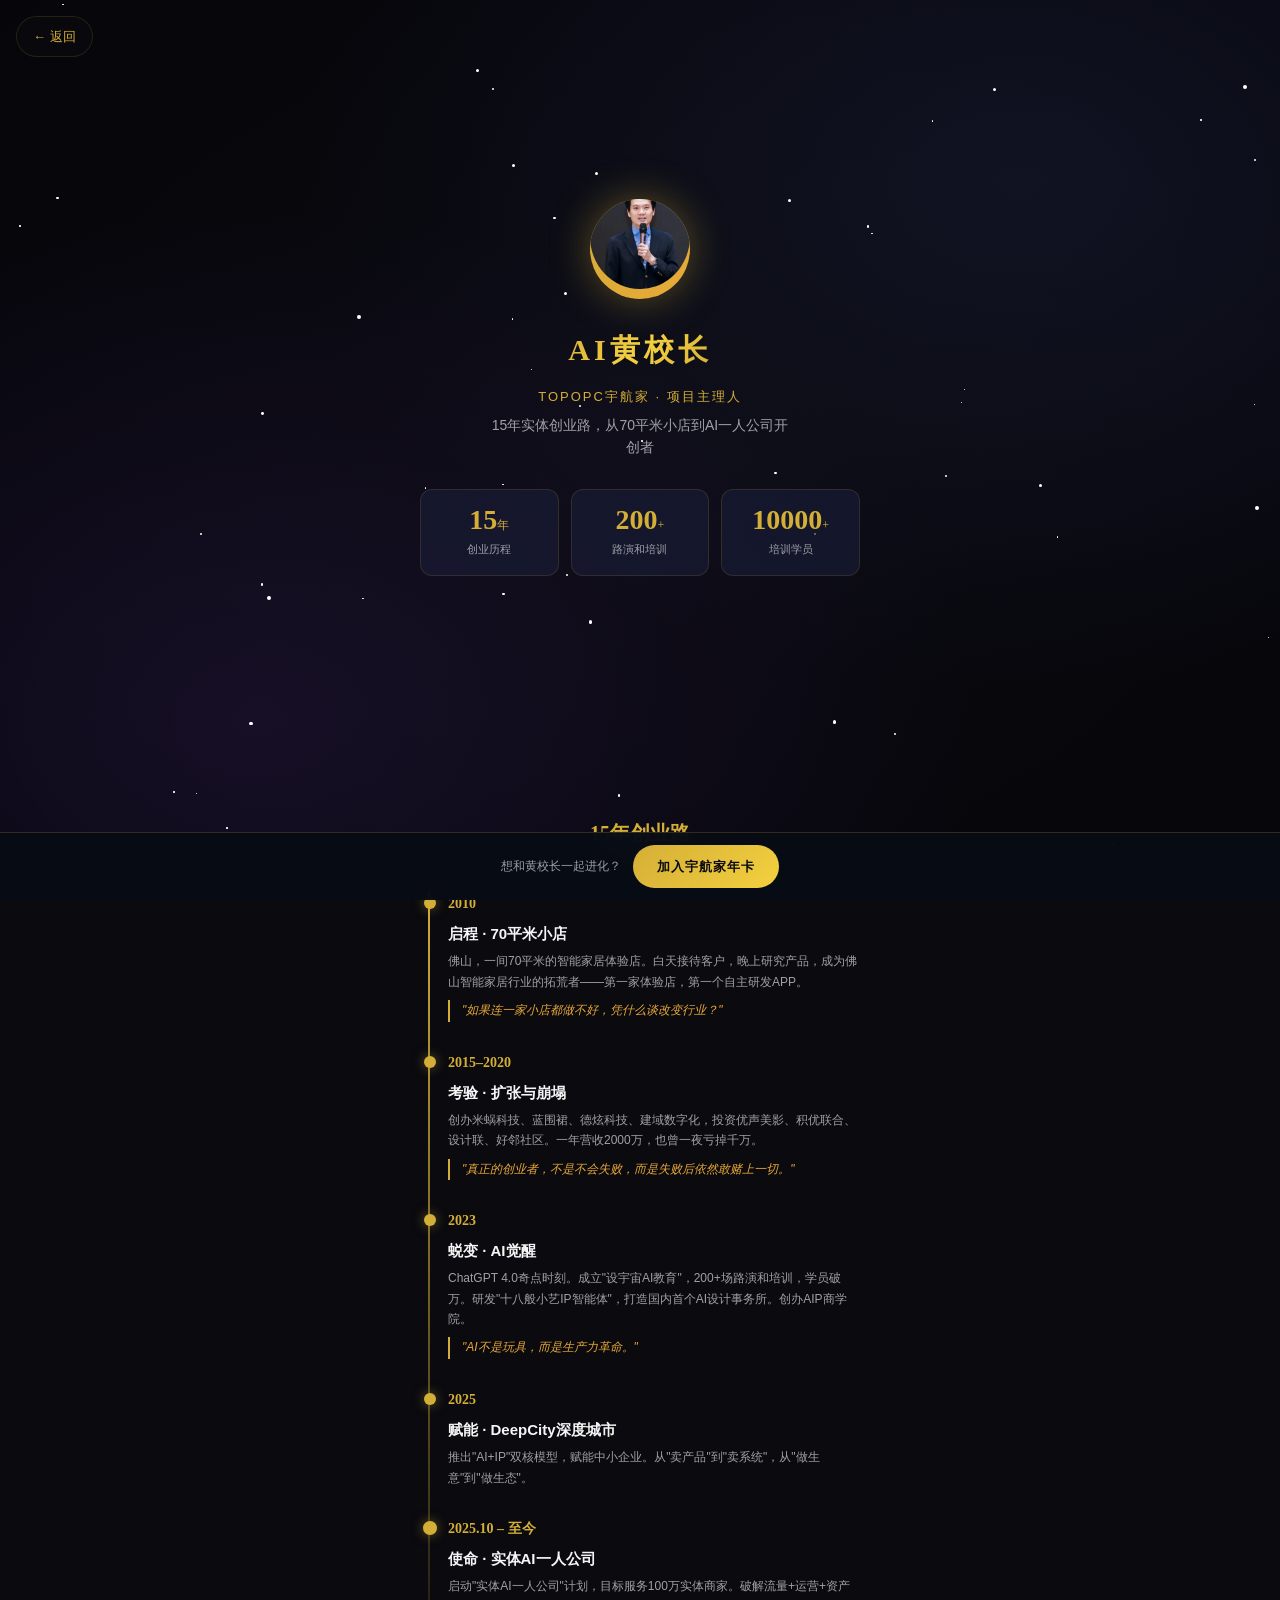
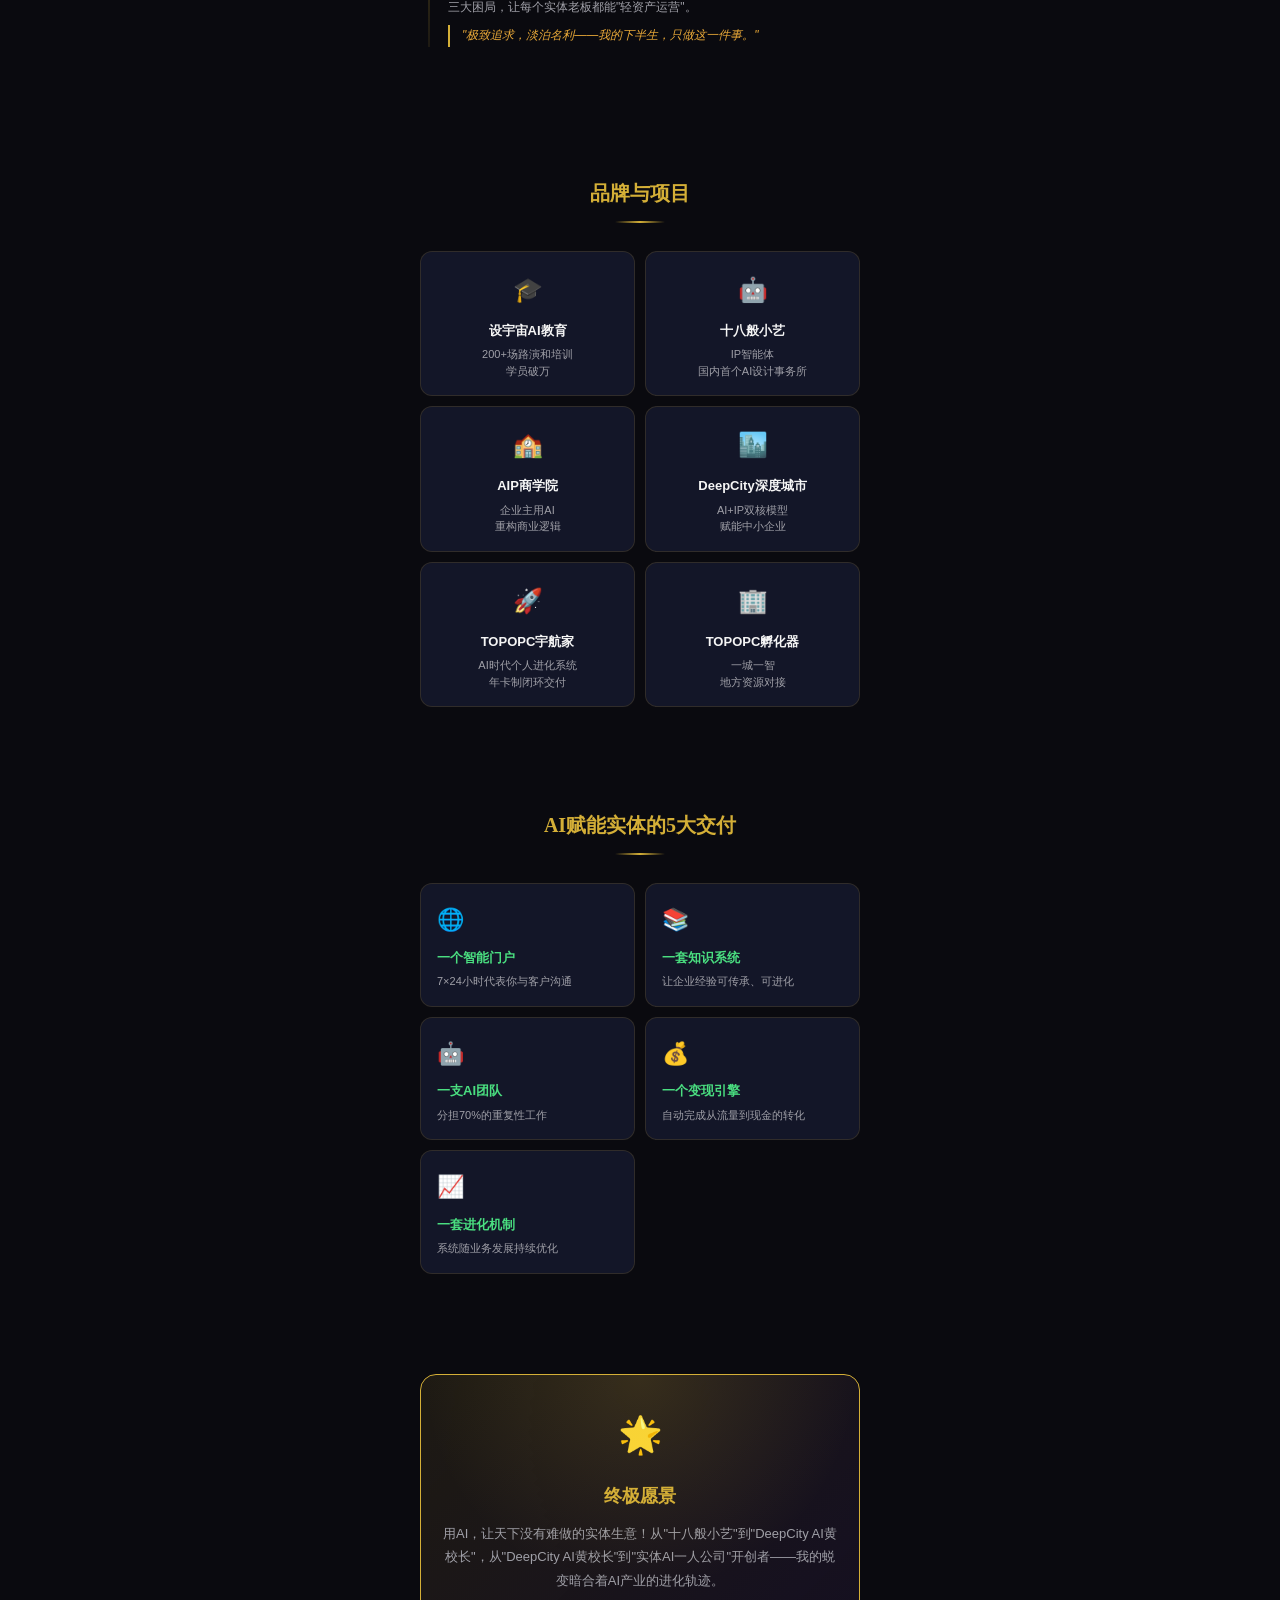
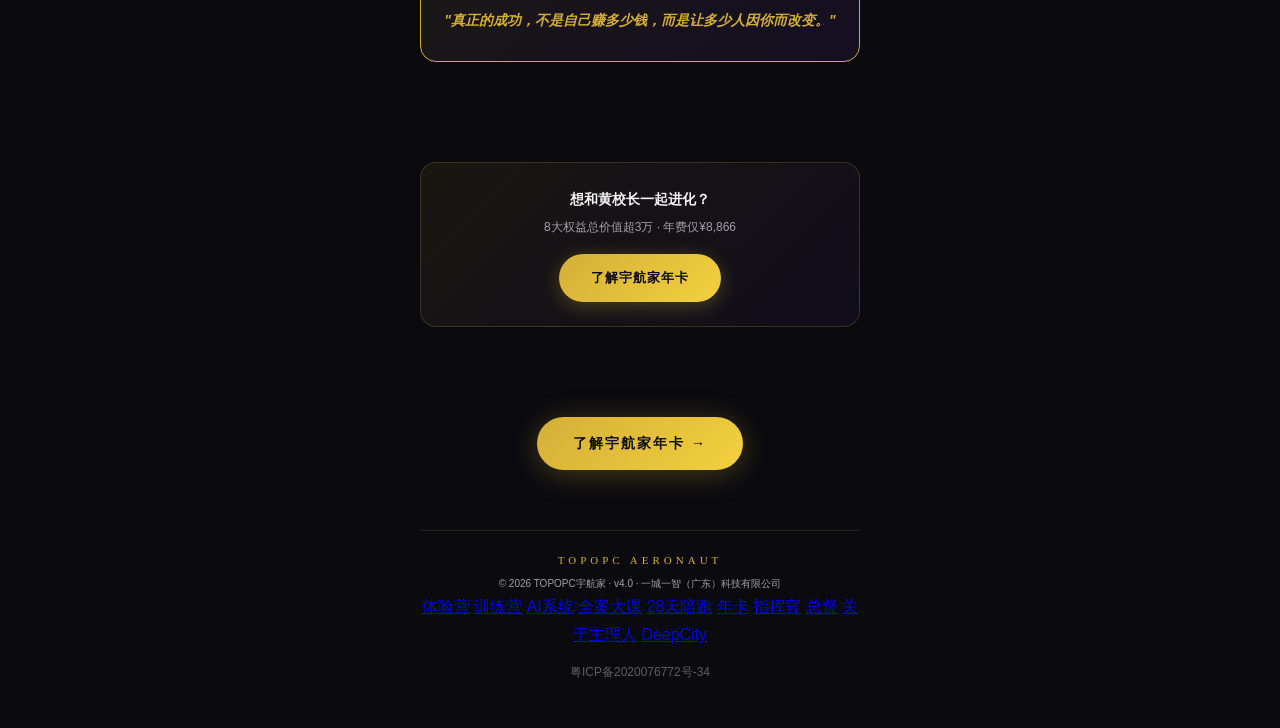
==== commit 7edc86e9: "品牌统一：使命愿景合并为'用AI，让天下没有难做的实体生意！'" ====
--- a/about.html
+++ b/about.html
@@ -591,7 +591,7 @@
             <div class="mission-box">
                 <div class="mission-icon">🌟</div>
                 <div class="mission-title">终极愿景</div>
-                <div class="mission-desc">服务100万实体商家，用AI重构生意，重塑生活。从"十八般小艺"到"DeepCity AI黄校长"，从"DeepCity AI黄校长"到"实体AI一人公司"开创者——我的蜕变暗合着AI产业的进化轨迹。</div>
+                <div class="mission-desc">用AI，让天下没有难做的实体生意！从"十八般小艺"到"DeepCity AI黄校长"，从"DeepCity AI黄校长"到"实体AI一人公司"开创者——我的蜕变暗合着AI产业的进化轨迹。</div>
                 <div class="mission-quote">"真正的成功，不是自己赚多少钱，而是让多少人因你而改变。"</div>
             </div>
         </section>
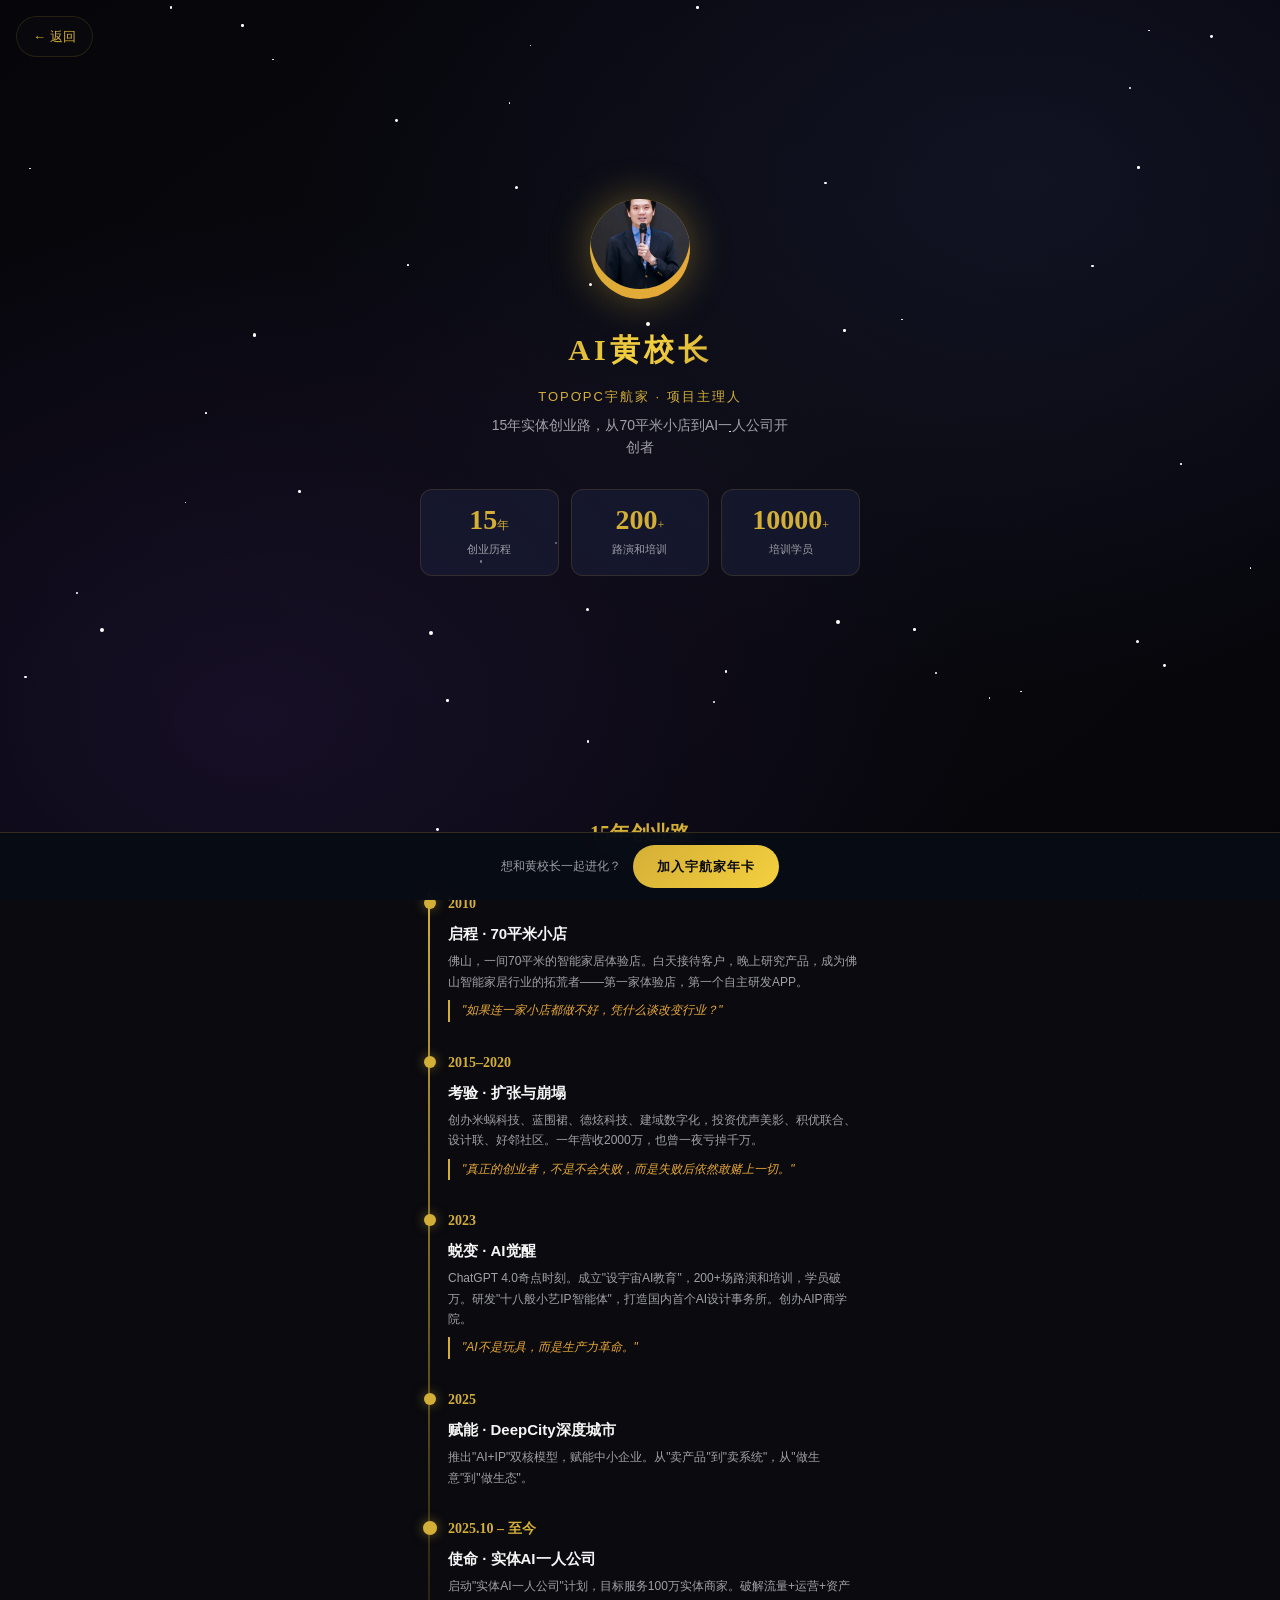
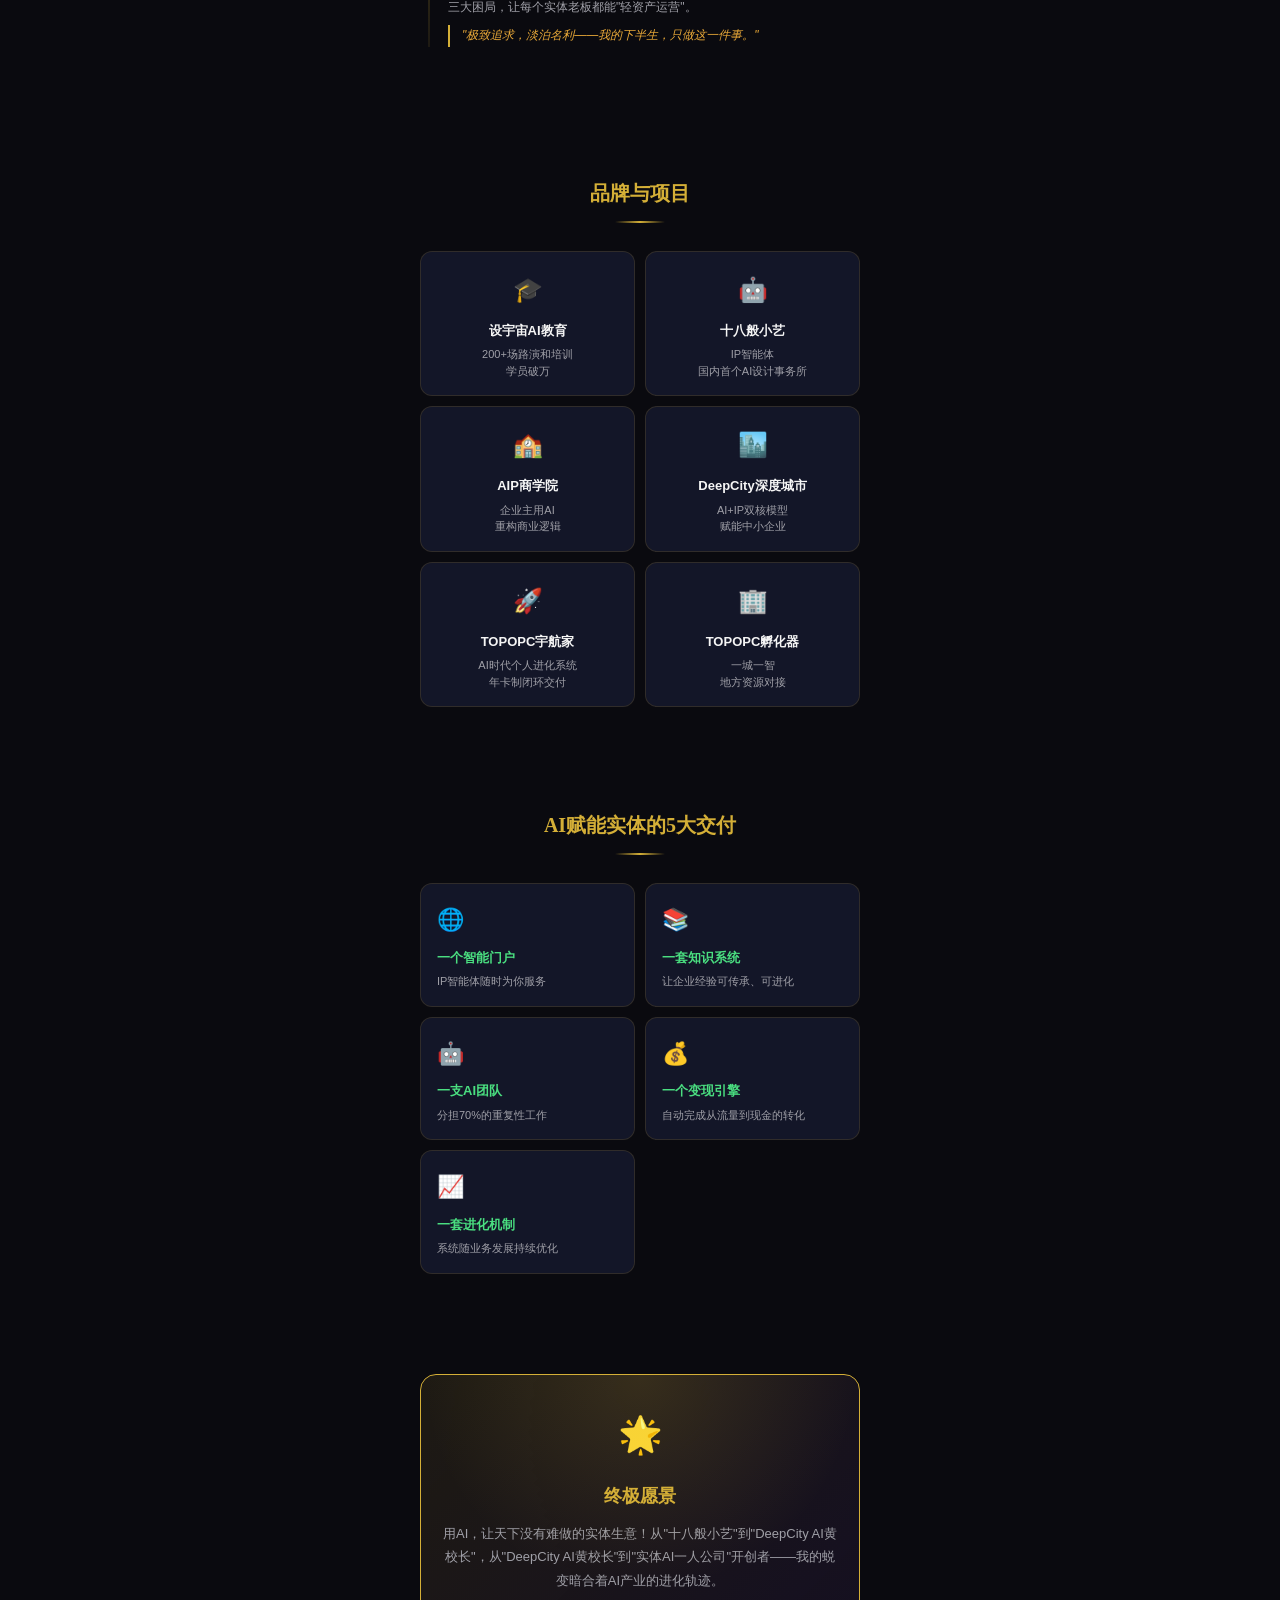
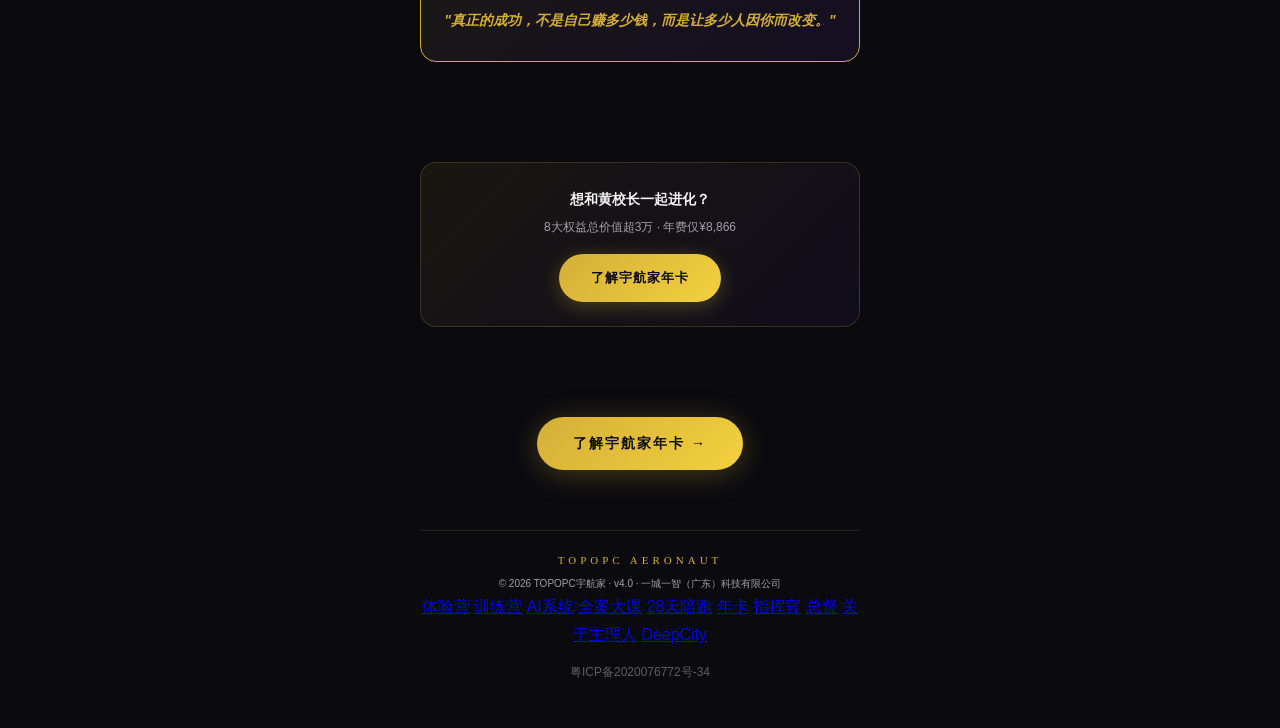
==== commit b151320b: "品牌清理：删除所有'7×24小时'AI客服表述，统一改为'随时响应'" ====
--- a/about.html
+++ b/about.html
@@ -561,7 +561,7 @@
                 <div class="solution-card">
                     <div class="solution-icon">🌐</div>
                     <div class="solution-title">一个智能门户</div>
-                    <div class="solution-desc">7×24小时代表你与客户沟通</div>
+                    <div class="solution-desc">IP智能体随时为你服务</div>
                 </div>
                 <div class="solution-card">
                     <div class="solution-icon">📚</div>
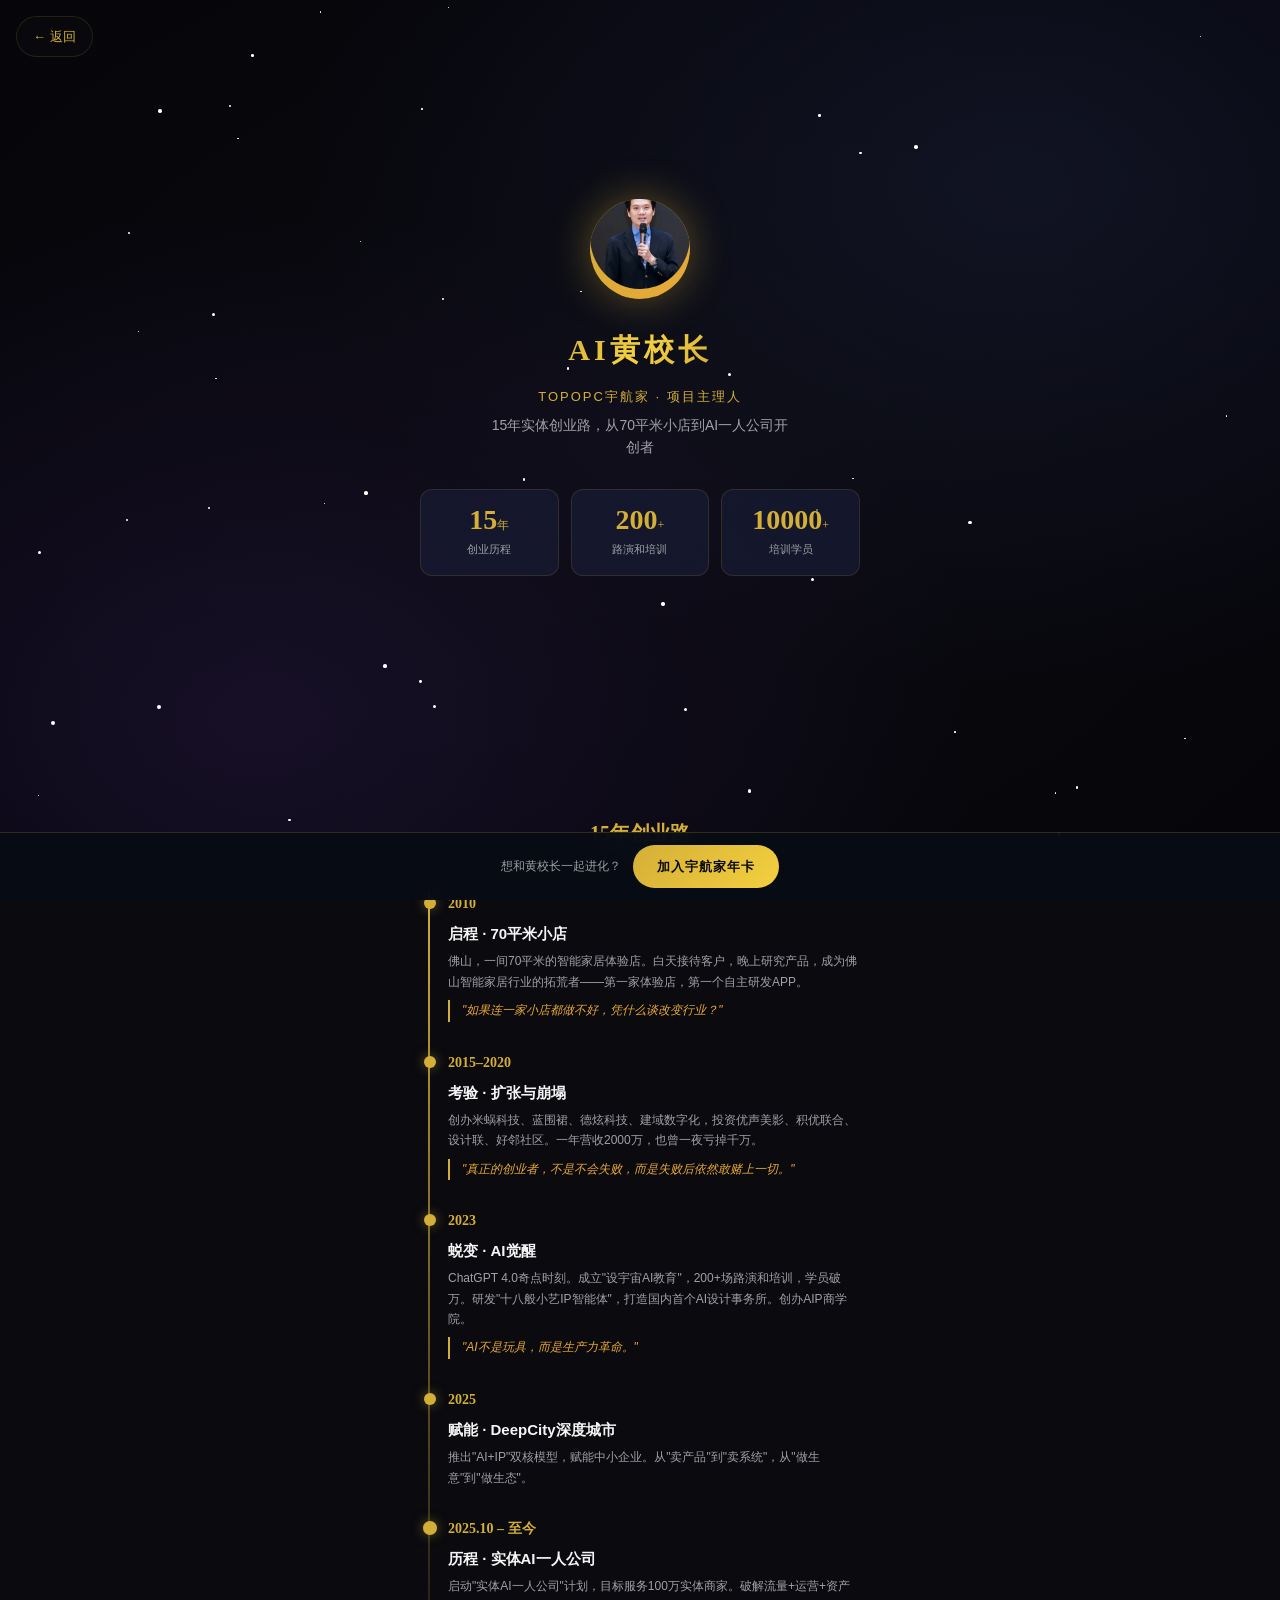
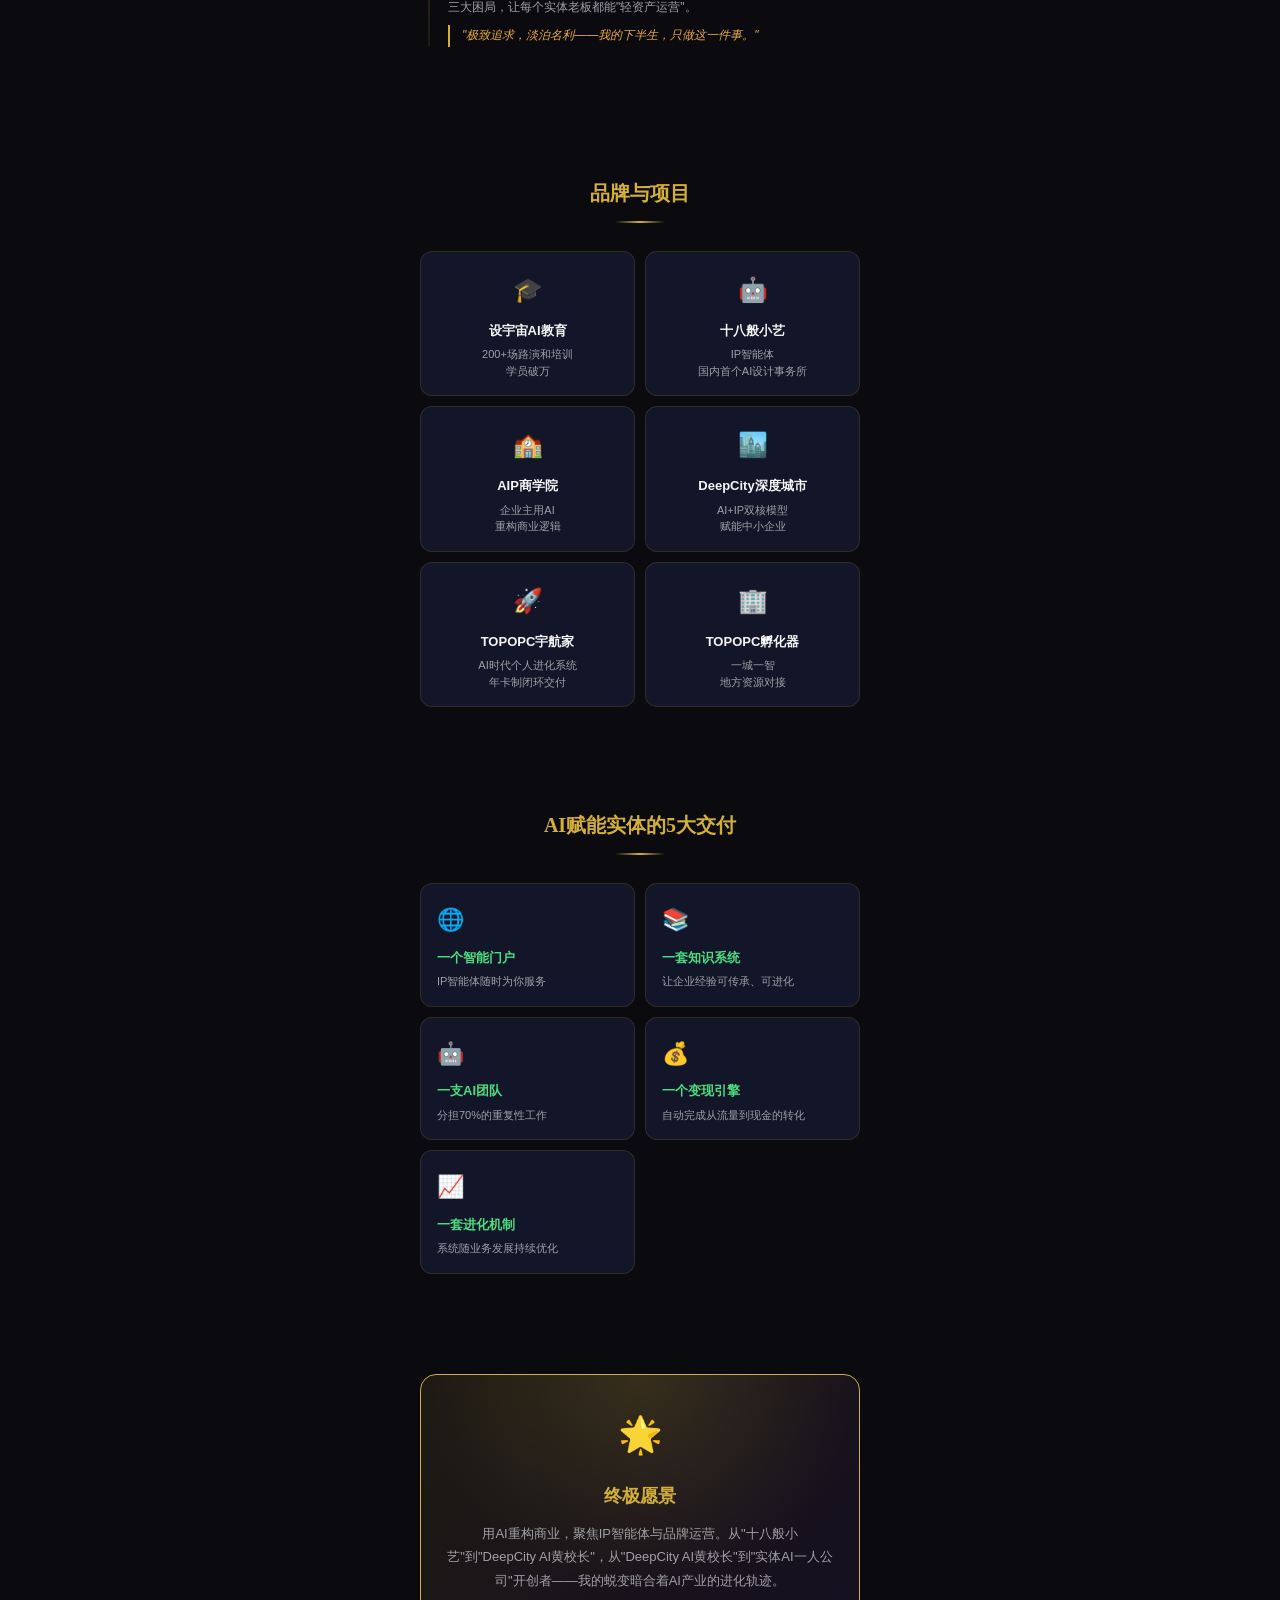
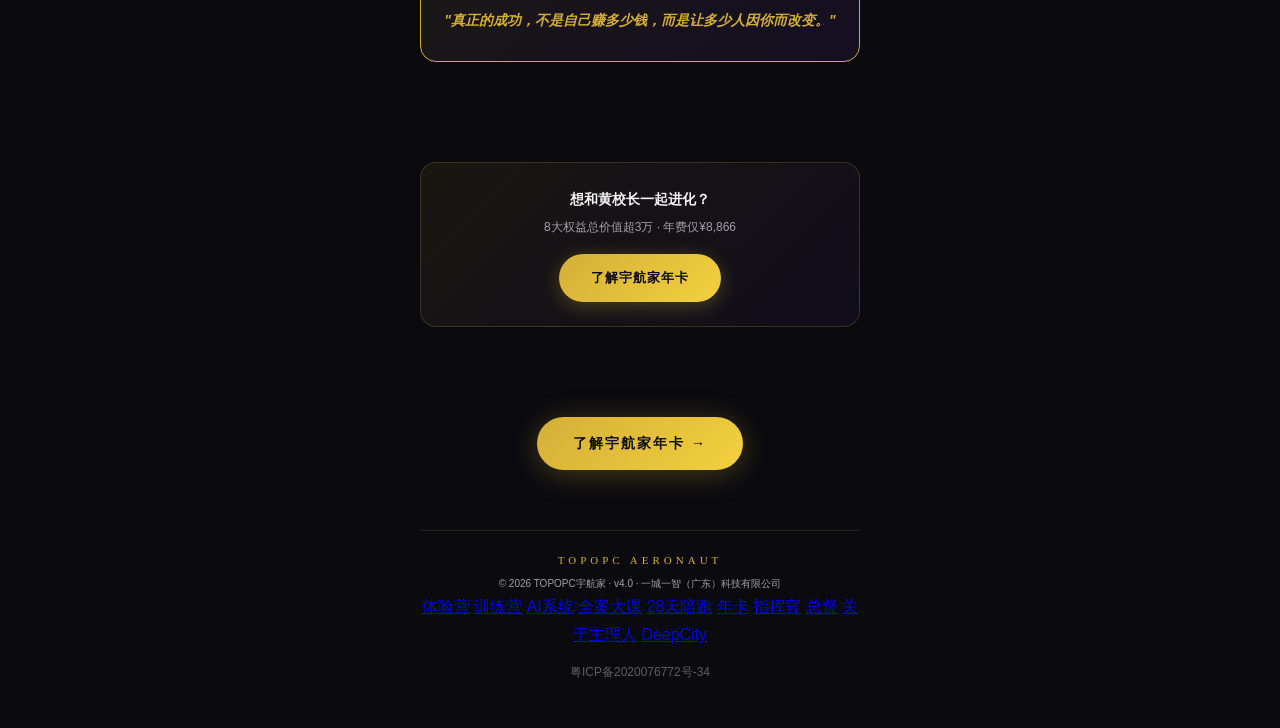
==== commit ea63dbec: "v2.9.1: 全面检查修正 - about/deepcity: 清除使命语句残留 - opbc-full-course: L4标题加TOPOPC AI宇航家前缀 - index/about: tit" ====
--- a/about.html
+++ b/about.html
@@ -7,7 +7,7 @@
     <meta charset="UTF-8">
     <link rel="canonical" href="https://deepcity2035.github.io/topopc-ai-launch/about.html">
     <meta name="viewport" content="width=device-width, initial-scale=1.0, maximum-scale=1.0, user-scalable=no">
-    <title>AI黄校长 · TOPOPC宇航家项目主理人</title>
+    <title>AI黄校长 · TOPOPC AI宇航家项目主理人</title>
     <link rel="icon" type="image/svg+xml" href="favicon.svg">
     <link rel="apple-touch-icon" href="share-poster-hd.png">
     <link rel="dns-prefetch" href="https://fonts.googleapis.cn">
@@ -510,7 +510,7 @@
                 <div class="timeline-item">
                     <div class="timeline-dot active"></div>
                     <div class="timeline-year">2025.10 – 至今</div>
-                    <div class="timeline-title">使命 · 实体AI一人公司</div>
+                    <div class="timeline-title">历程 · 实体AI一人公司</div>
                     <div class="timeline-desc">启动"实体AI一人公司"计划，目标服务100万实体商家。破解流量+运营+资产三大困局，让每个实体老板都能"轻资产运营"。</div>
                     <div class="timeline-quote">"极致追求，淡泊名利——我的下半生，只做这一件事。"</div>
                 </div>
@@ -591,7 +591,7 @@
             <div class="mission-box">
                 <div class="mission-icon">🌟</div>
                 <div class="mission-title">终极愿景</div>
-                <div class="mission-desc">用AI，让天下没有难做的实体生意！从"十八般小艺"到"DeepCity AI黄校长"，从"DeepCity AI黄校长"到"实体AI一人公司"开创者——我的蜕变暗合着AI产业的进化轨迹。</div>
+                <div class="mission-desc">用AI重构商业，聚焦IP智能体与品牌运营。从"十八般小艺"到"DeepCity AI黄校长"，从"DeepCity AI黄校长"到"实体AI一人公司"开创者——我的蜕变暗合着AI产业的进化轨迹。</div>
                 <div class="mission-quote">"真正的成功，不是自己赚多少钱，而是让多少人因你而改变。"</div>
             </div>
         </section>
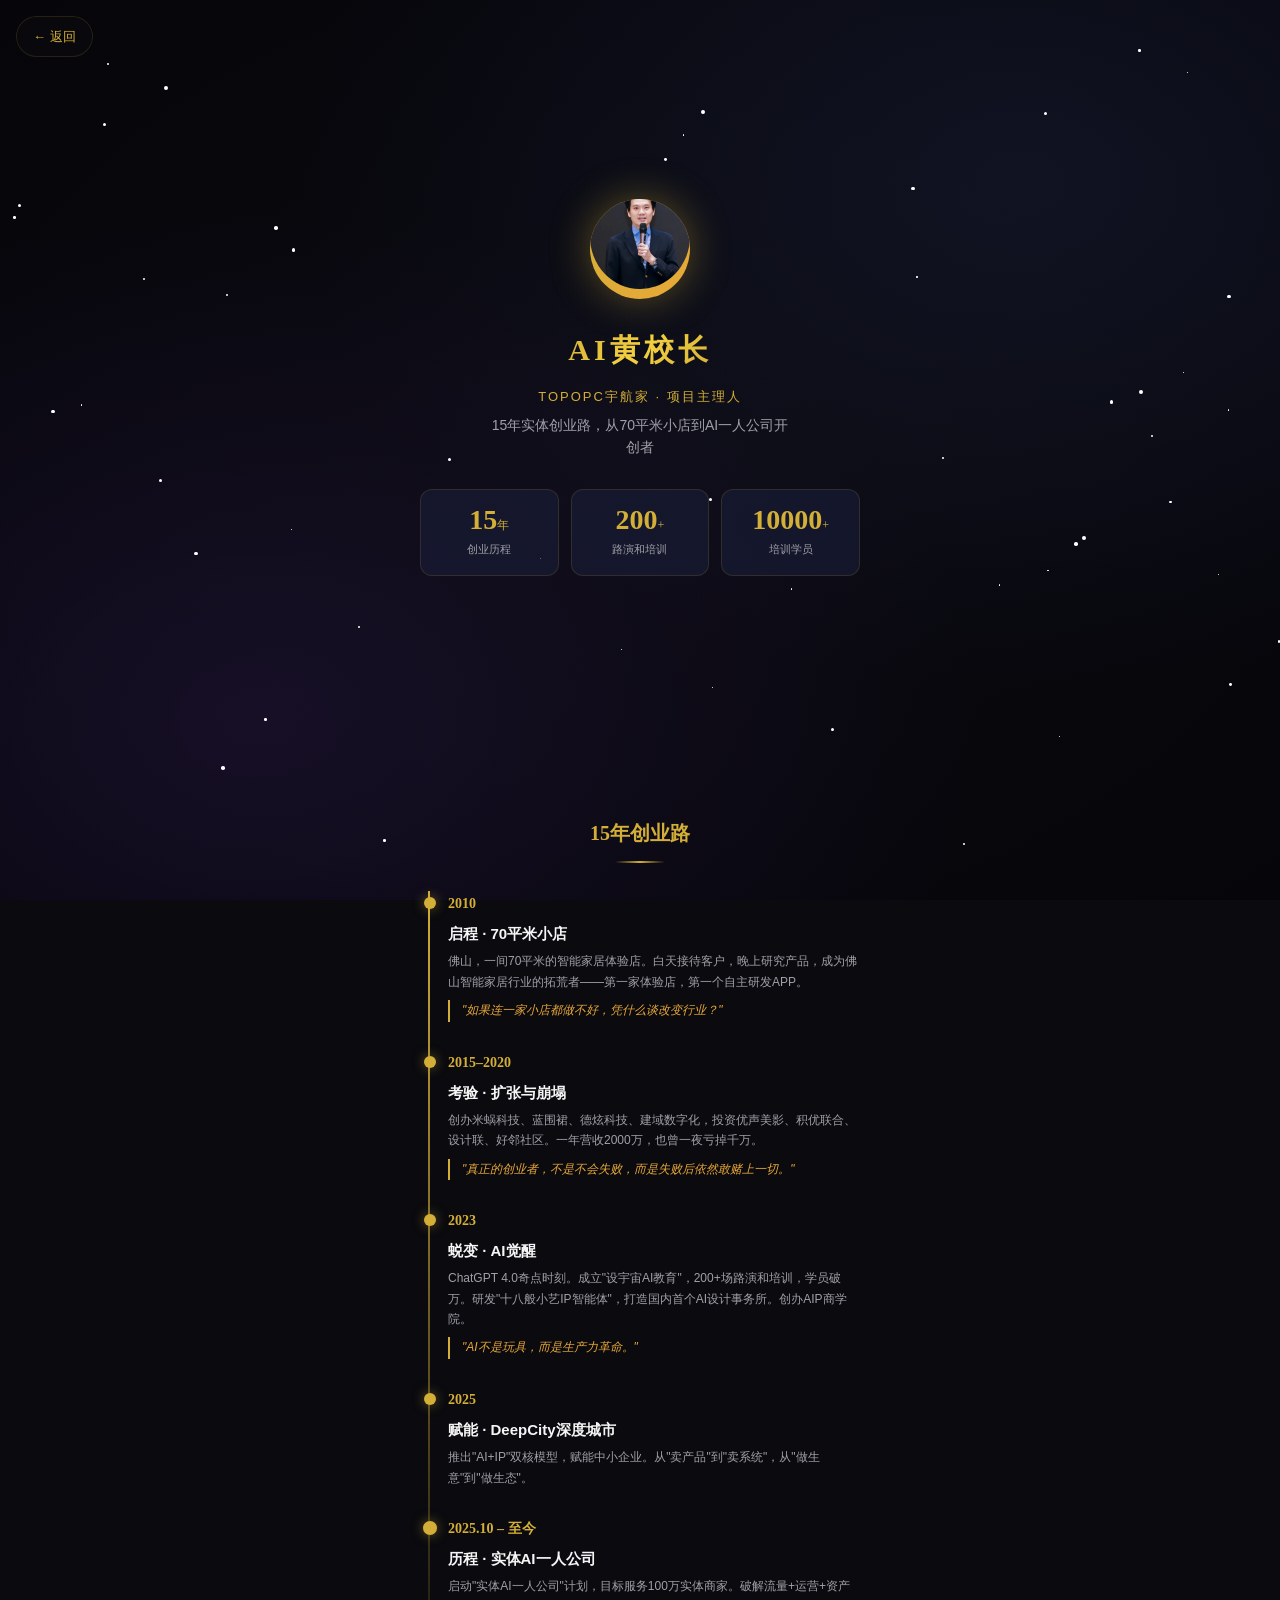
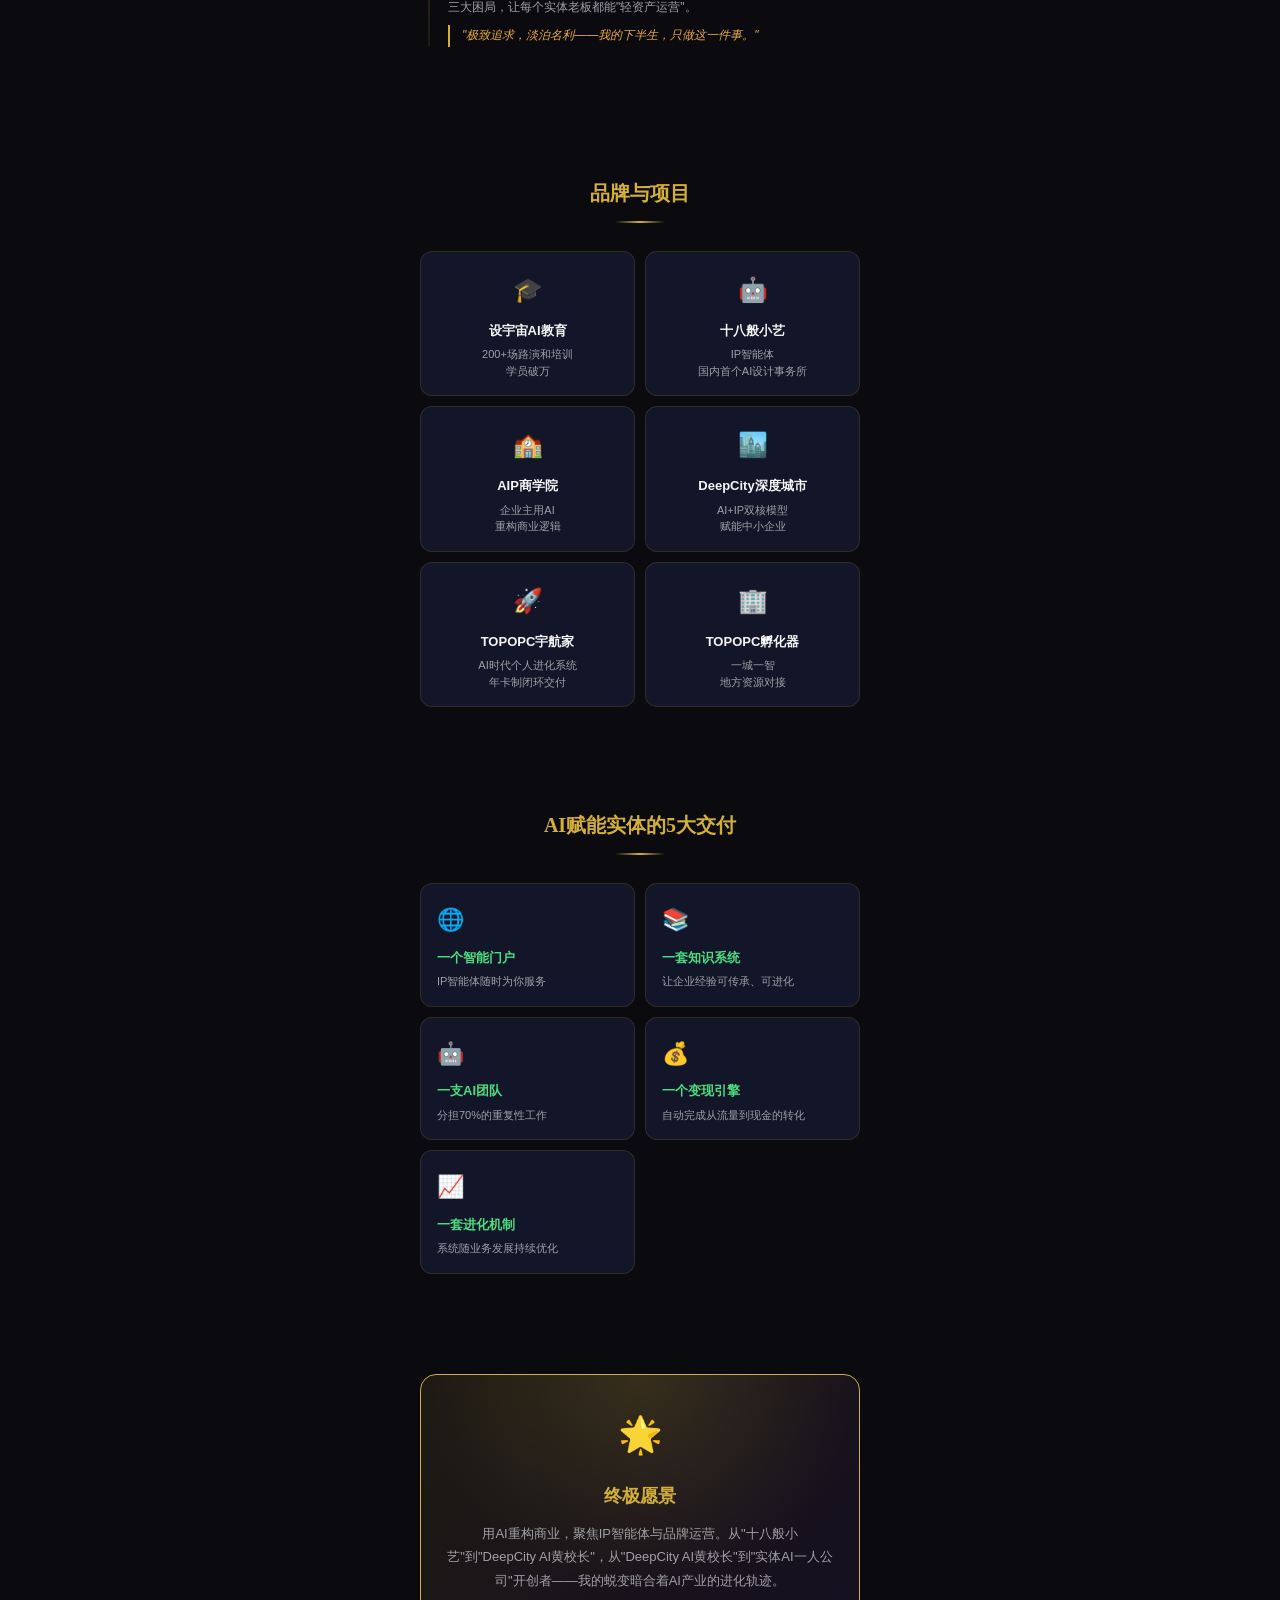
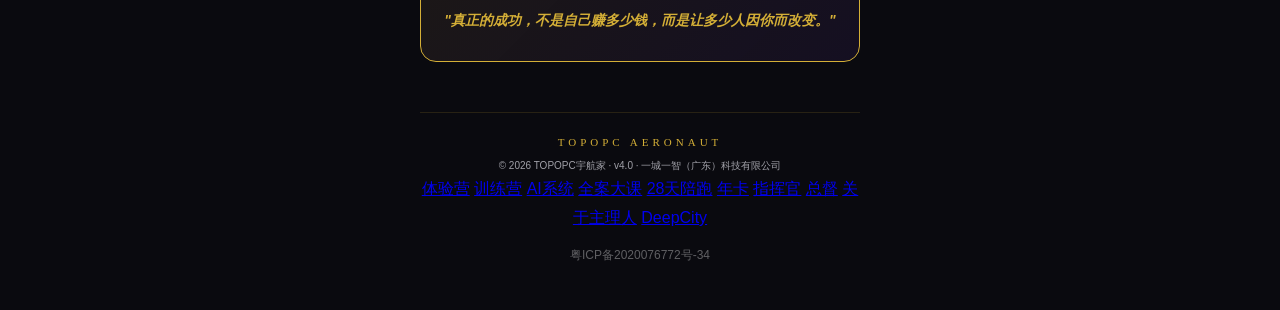
==== commit bef49e9f: "v5.0.2: 系统工具→系统学习 + about.html删除黄色底图和CTA" ====
--- a/about.html
+++ b/about.html
@@ -596,28 +596,6 @@
             </div>
         </section>
 
-        
-        <!-- INLINE CTA -->
-        <section class="section scroll-reveal" style="text-align:center;">
-            <div style="background:linear-gradient(135deg,rgba(212,175,55,0.08),rgba(45,27,78,0.2));border:1px solid rgba(212,175,55,0.2);border-radius:16px;padding:24px 20px;">
-                <p style="font-size:14px;color:var(--text-primary);margin-bottom:4px;font-weight:600;">想和黄校长一起进化？</p>
-                <p style="font-size:12px;color:var(--text-secondary);margin-bottom:16px;">8大权益总价值超3万 · 年费仅¥8,866</p>
-                <a href="annual-card.html" style="display:inline-block;background:linear-gradient(135deg,var(--star-gold),var(--star-gold-light));color:var(--deep-space);font-size:13px;font-weight:700;padding:12px 32px;border-radius:50px;text-decoration:none;letter-spacing:1px;box-shadow:0 4px 20px rgba(212,175,55,0.3);">了解宇航家年卡</a>
-            </div>
-        </section>
-
-        <!-- BACK CTA -->
-        <section class="back-cta">
-            <a href="annual-card.html" class="back-btn">了解宇航家年卡 →</a>
-        </section>
-
-        
-        <!-- STICKY CTA -->
-        <div style="position:fixed;bottom:0;left:0;right:0;z-index:100;background:rgba(8,12,21,0.95);backdrop-filter:blur(16px);-webkit-backdrop-filter:blur(16px);border-top:1px solid rgba(212,175,55,0.2);padding:12px 20px;display:flex;align-items:center;justify-content:center;gap:12px;">
-            <span style="font-size:12px;color:rgba(255,255,255,0.6);">想和黄校长一起进化？</span>
-            <a href="annual-card.html" style="display:inline-block;background:linear-gradient(135deg,#d4af37,#f4d03f);color:#0a0a0f;font-size:13px;font-weight:700;padding:10px 24px;border-radius:50px;text-decoration:none;letter-spacing:1px;white-space:nowrap;">加入宇航家年卡</a>
-        </div>
-
         <!-- Footer -->
         <footer class="footer">
         <div class="footer-brand">TOPOPC AERONAUT</div>
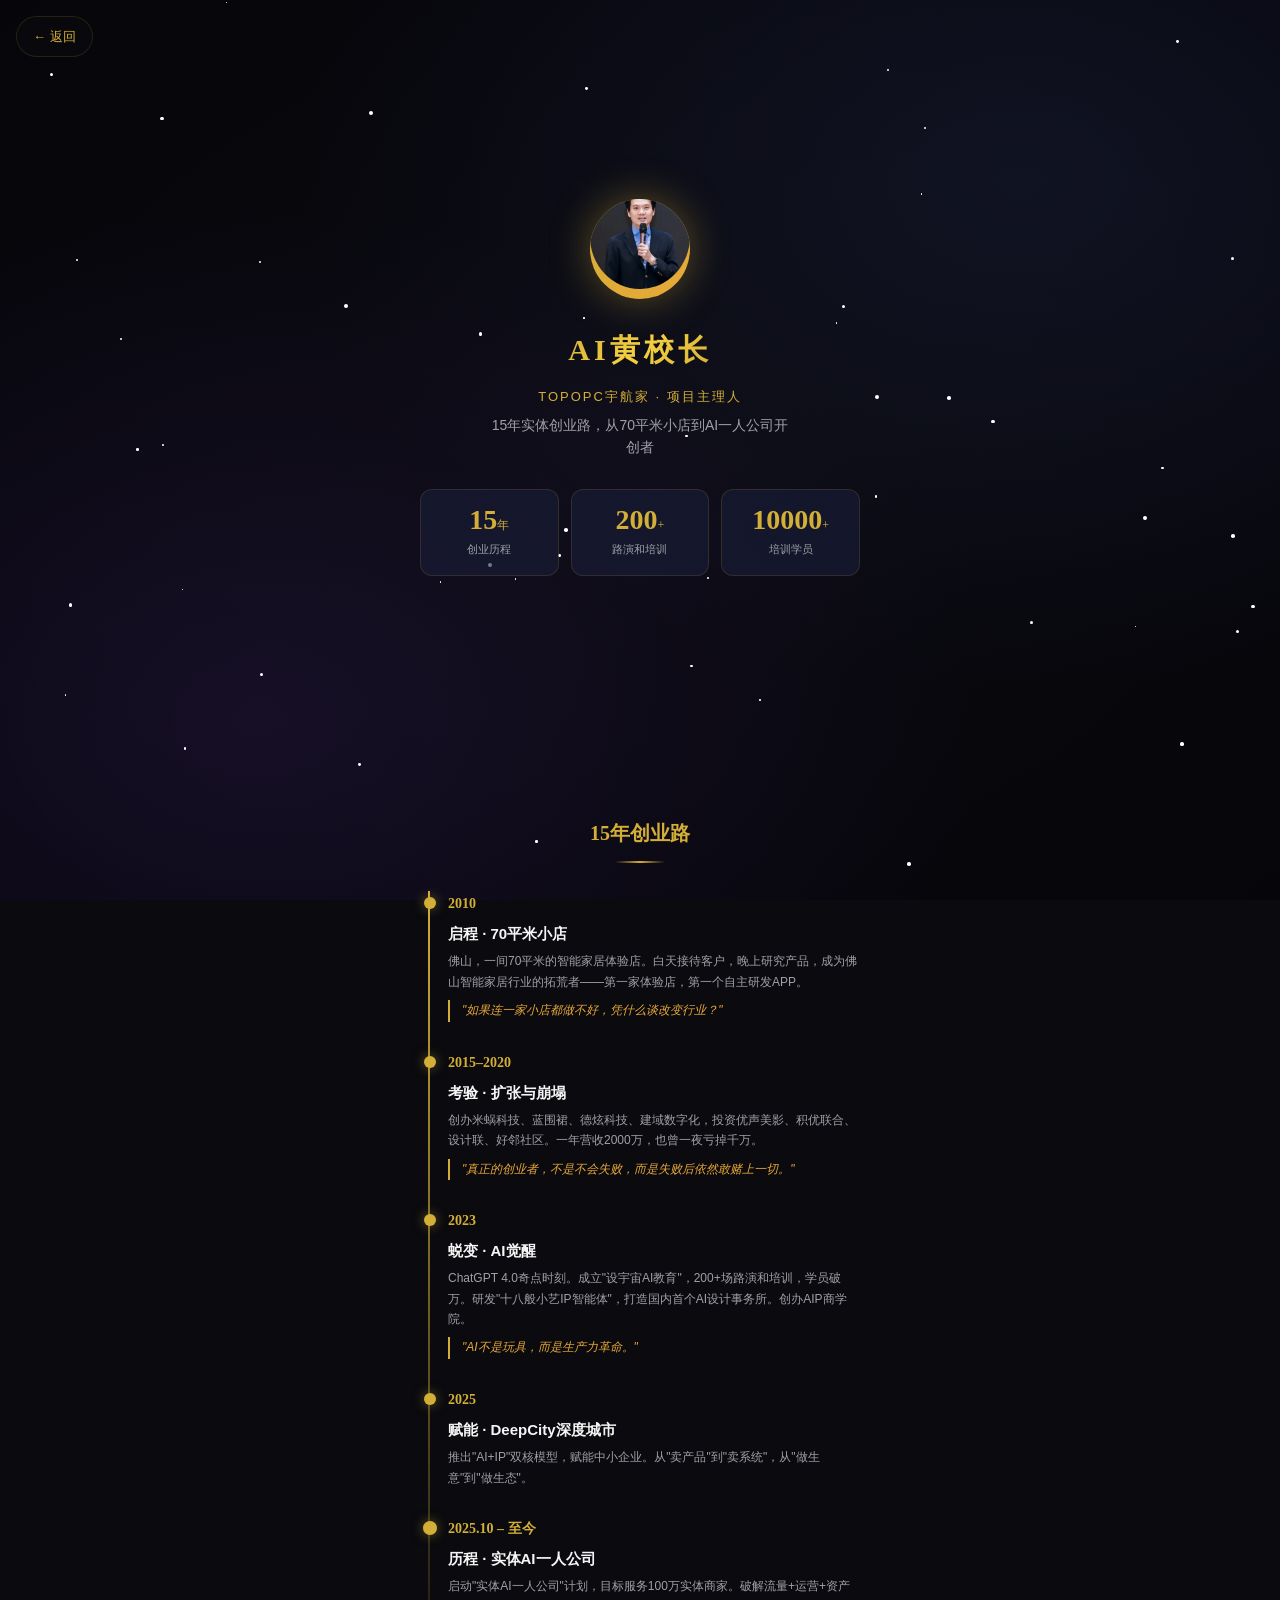
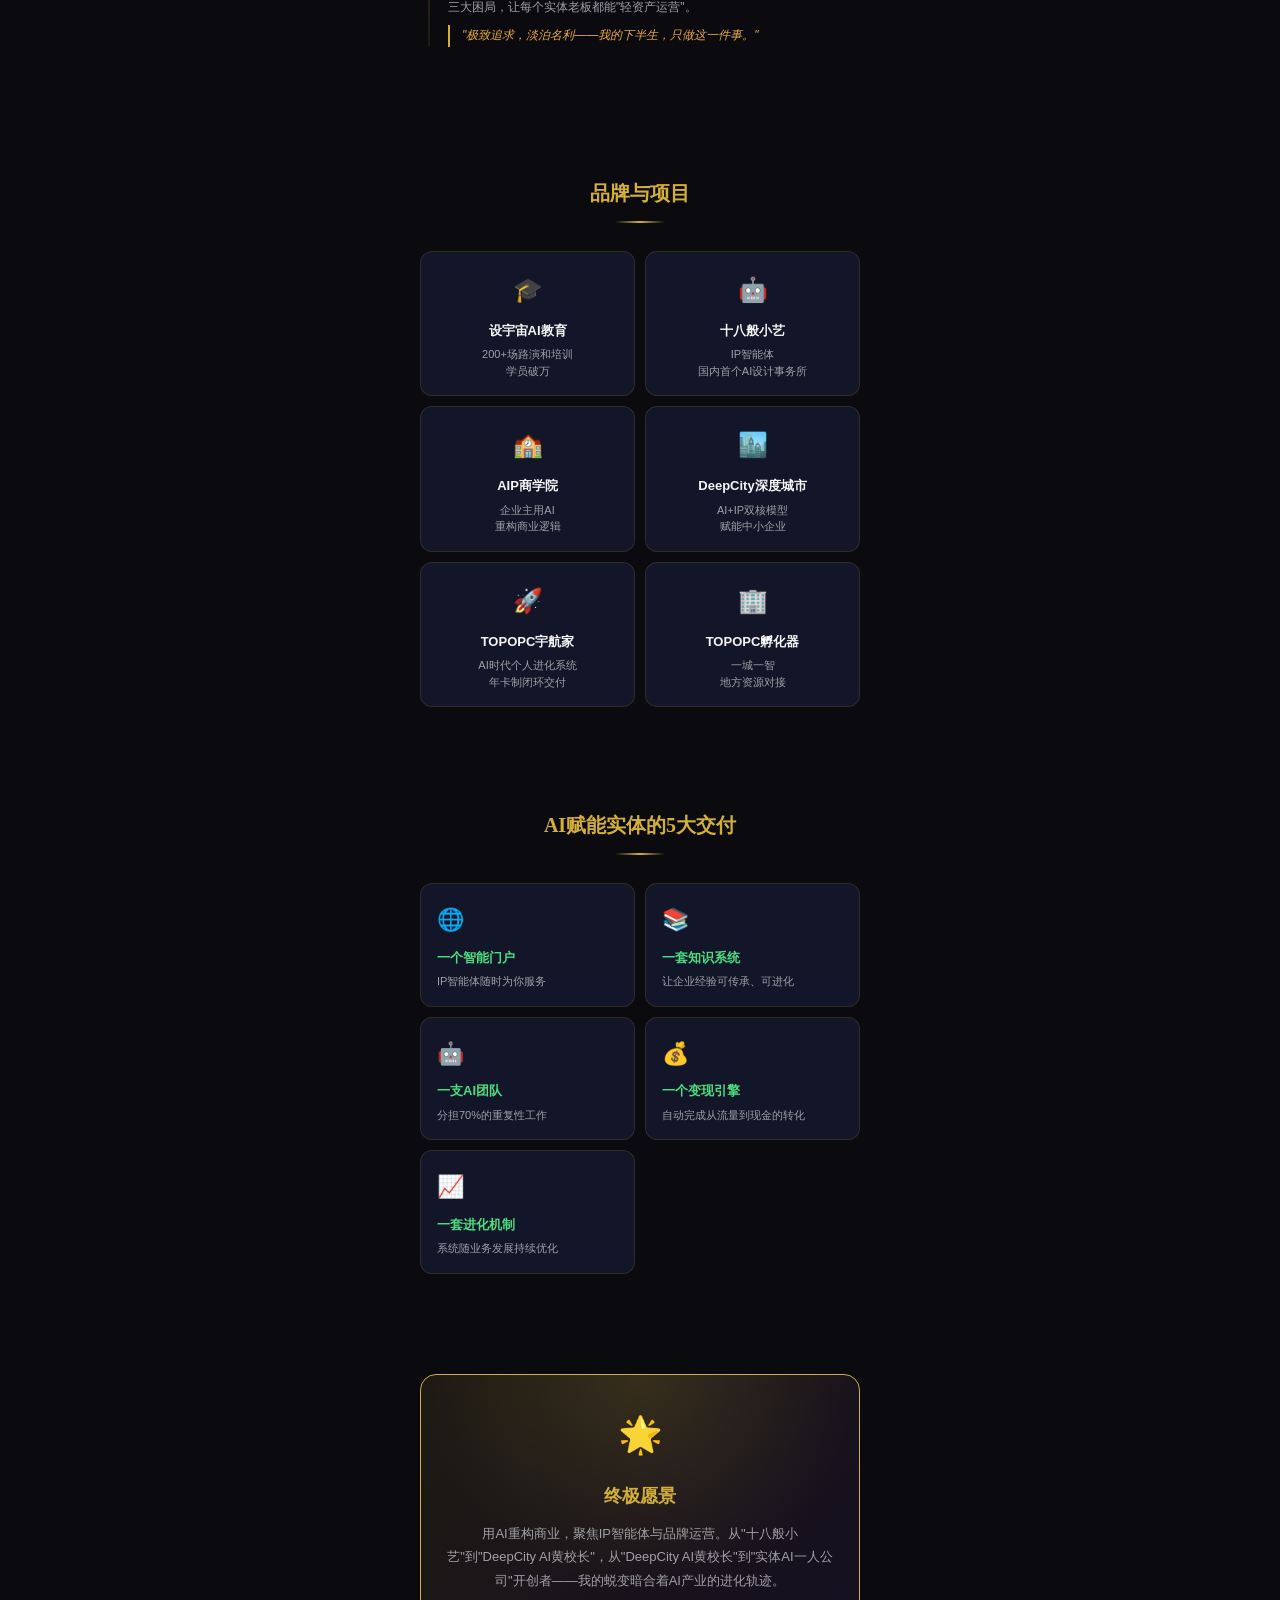
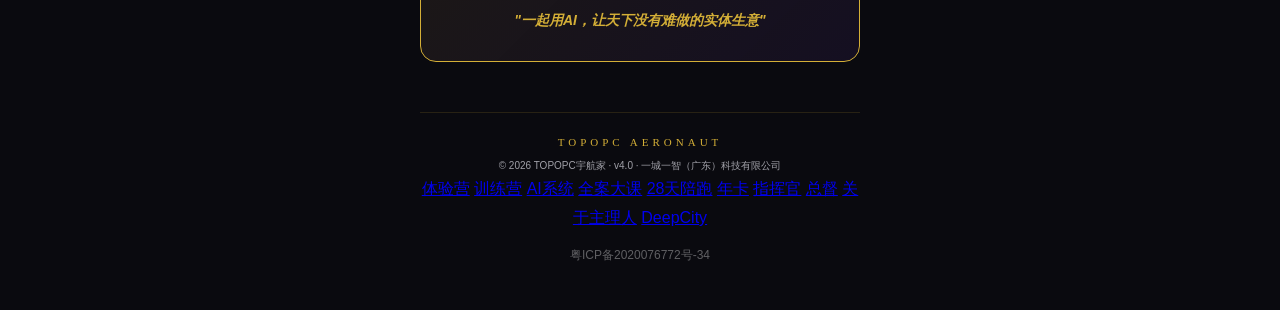
==== commit b1a1fff7: "v5.0.3: about.html移除hover黄色底图+更新引言" ====
--- a/about.html
+++ b/about.html
@@ -321,7 +321,7 @@
 
         .brand-card:hover {
             border-color: rgba(212, 175, 55, 0.4);
-            background: linear-gradient(135deg, rgba(212, 175, 55, 0.08), rgba(45, 27, 78, 0.2));
+            background: var(--card-bg);
         }
 
         .brand-icon { font-size: 24px; margin-bottom: 8px; }
@@ -592,7 +592,7 @@
                 <div class="mission-icon">🌟</div>
                 <div class="mission-title">终极愿景</div>
                 <div class="mission-desc">用AI重构商业，聚焦IP智能体与品牌运营。从"十八般小艺"到"DeepCity AI黄校长"，从"DeepCity AI黄校长"到"实体AI一人公司"开创者——我的蜕变暗合着AI产业的进化轨迹。</div>
-                <div class="mission-quote">"真正的成功，不是自己赚多少钱，而是让多少人因你而改变。"</div>
+                <div class="mission-quote">"一起用AI，让天下没有难做的实体生意"</div>
             </div>
         </section>
 
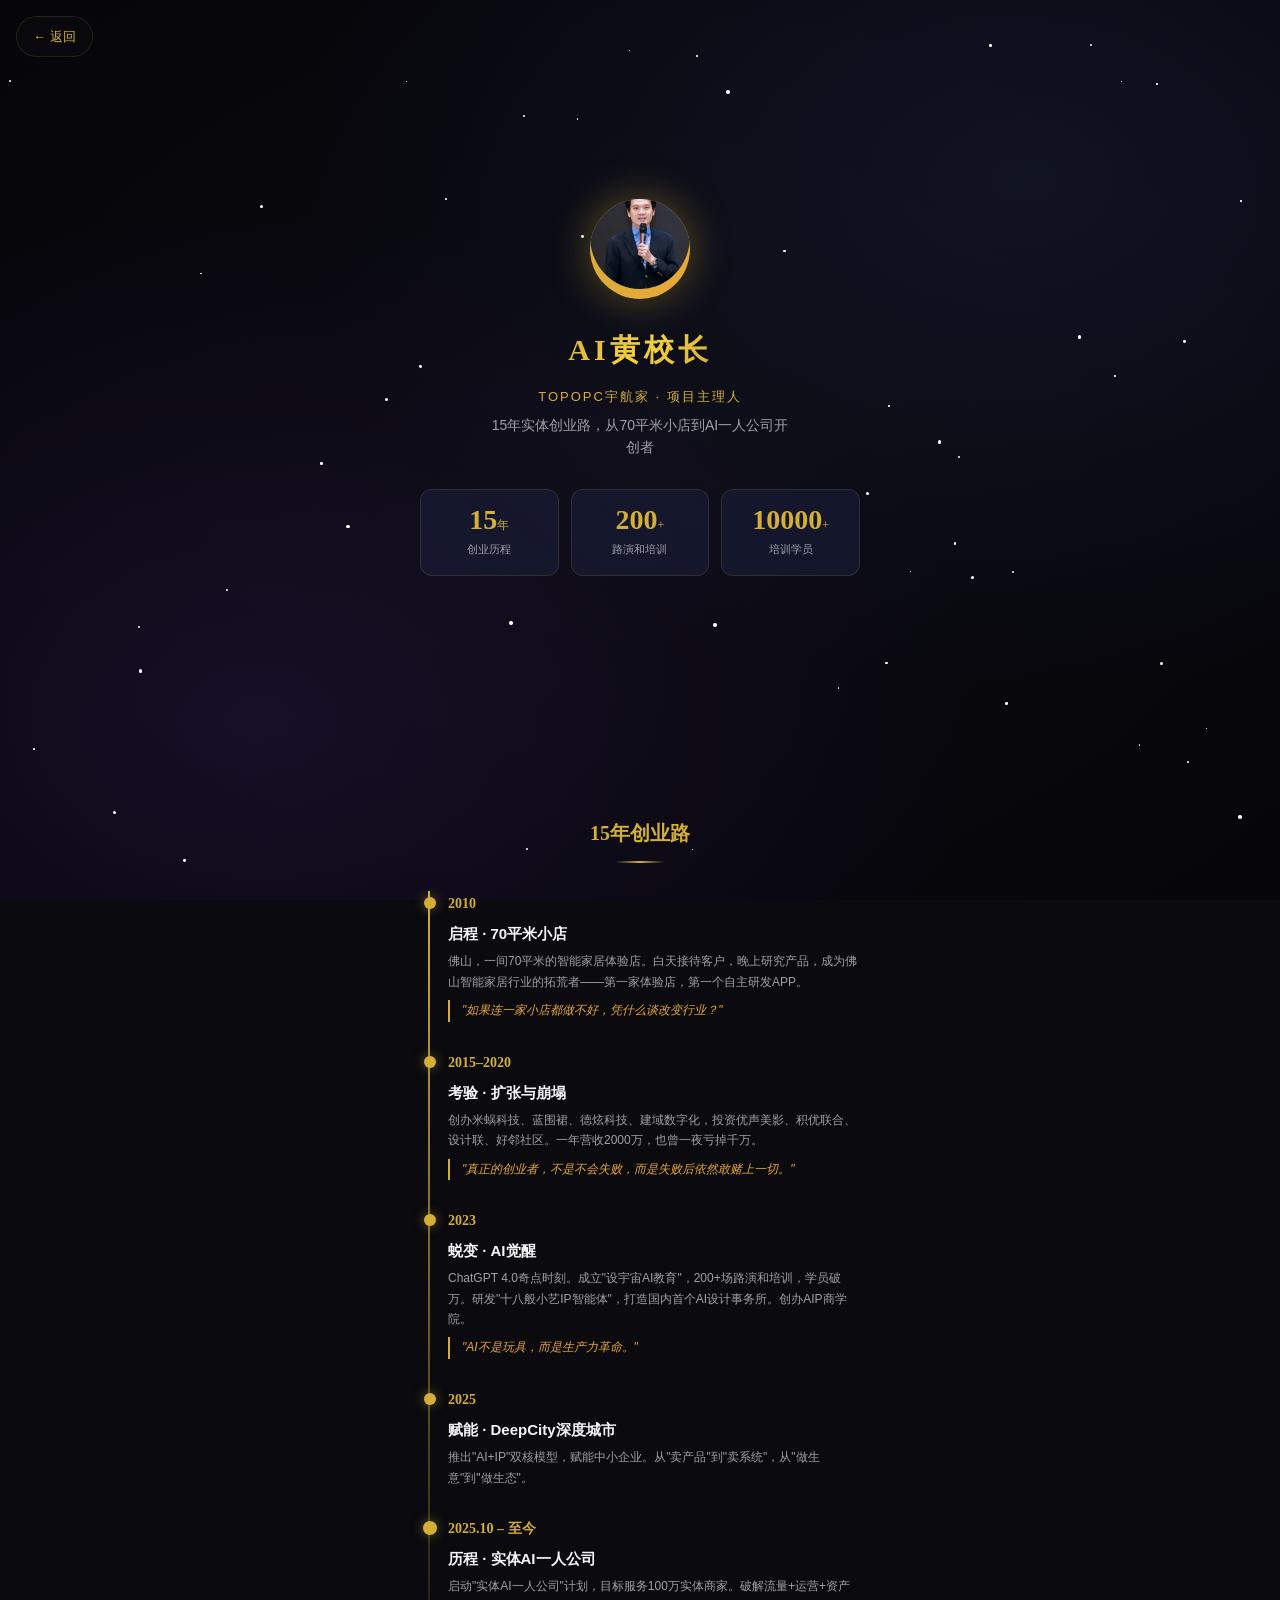
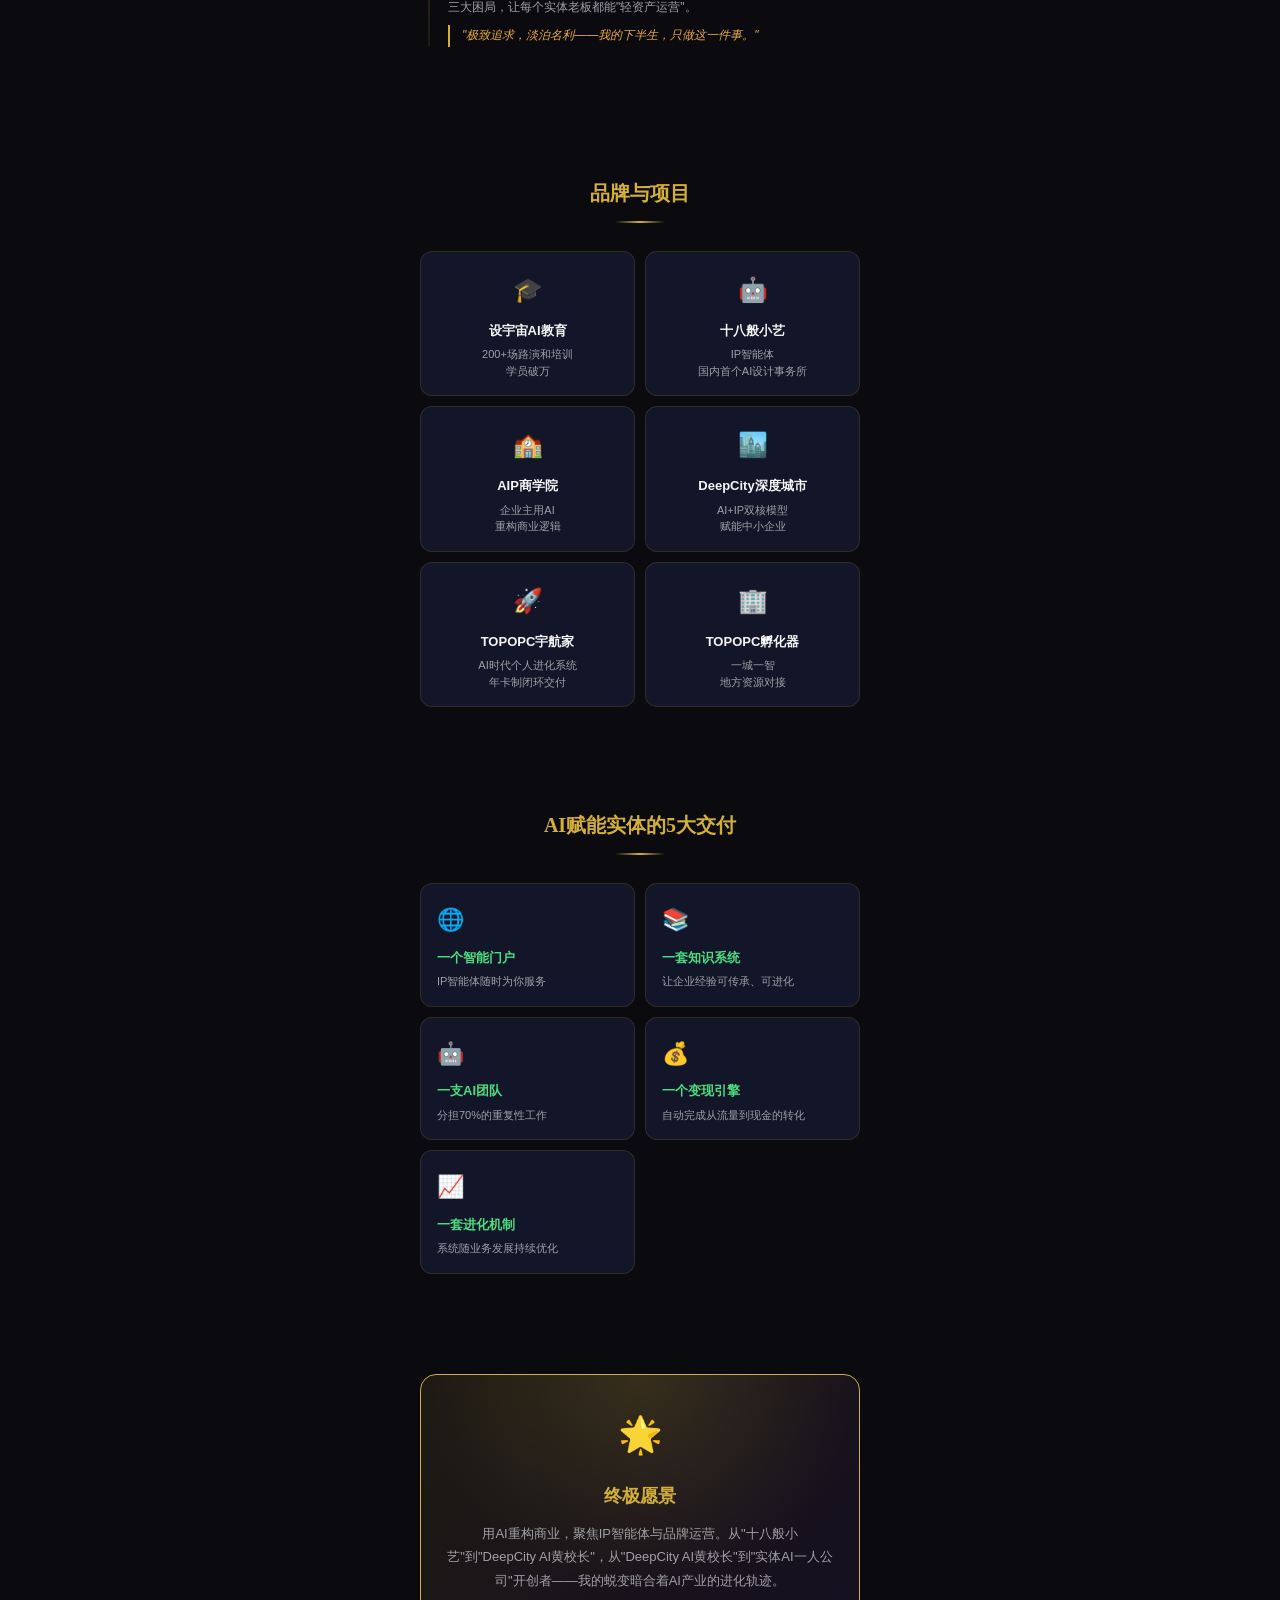
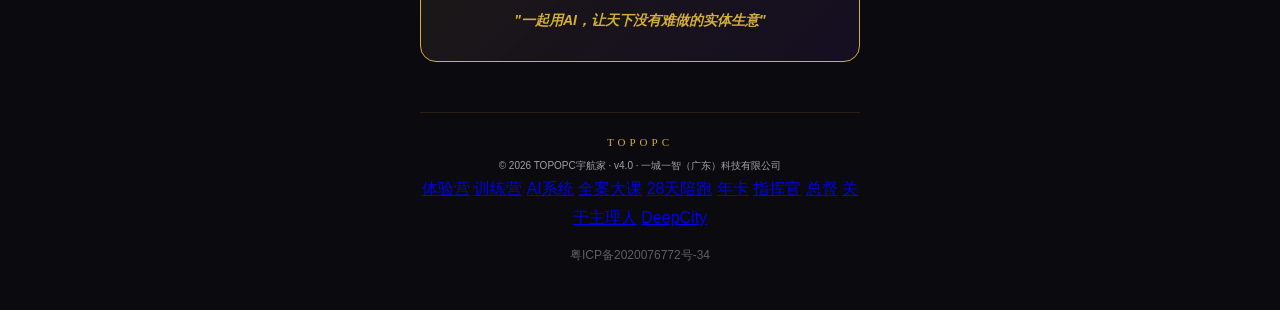
==== commit 79293ac3: "v5.0.5: about.html清理残留hover规则+footer品牌名修正+JSON-LD脏数据修复" ====
--- a/about.html
+++ b/about.html
@@ -414,7 +414,6 @@
         .scroll-reveal { opacity: 0; transform: translateY(30px); transition: all 0.6s; }
         .scroll-reveal.revealed { opacity: 1; transform: translateY(0); }
 
-    :hover{background:rgba(212,175,55,.25)}
 </style>
 
     <meta property="og:type" content="website">
@@ -427,19 +426,7 @@
     <meta name="twitter:description" content="15年实体创业路，从70平米小店到AI一人公司开创者。200+场路演和培训，学员破万。">
     <meta name="twitter:image" content="https://deepcity2035.github.io/topopc-ai-launch/share-poster-hd.png">
 
-    <script type="application/ld+json">{"@context": "https://schema.org", "@type": "WebPage", "name": "AI黄校长 · TOPOPC宇航家项目主理人", "description": "AI黄校长 · TOPOPC宇航家项目主理人 · 一城一智OPC孵化器发起人", "url": "https://deepcity2035.github.io/topopc-ai-launch/about.html"}
-        // All CTA buttons -> QR popup
-        document.querySelectorAll('.cta-button, .hero-cta').forEach(btn => {
-        // CTA click handled by href
-        });
-        // Inline CTA links with "加入" text
-        document.querySelectorAll('a.cta-button, a.hero-cta, a[href^="https"]:not([href*="topopc"])').forEach(a => {
-            const text = a.textContent || '';
-            if (/加入|年卡|立即开通|立即加入/.test(text)) {
-                a.style.cursor = 'pointer';
-            }
-        });
-</script>
+    <script type="application/ld+json">{"@context": "https://schema.org", "@type": "WebPage", "name": "AI黄校长 · TOPOPC宇航家项目主理人", "description": "AI黄校长 · TOPOPC宇航家项目主理人 · 一城一智OPC孵化器发起人", "url": "https://deepcity2035.github.io/topopc-ai-launch/about.html"}</script>
   </head>
 <body style="background:#0a0a0f">
         </div>
@@ -598,7 +585,7 @@
 
         <!-- Footer -->
         <footer class="footer">
-        <div class="footer-brand">TOPOPC AERONAUT</div>
+        <div class="footer-brand">TOPOPC</div>
         <div class="footer-copy">© 2026 TOPOPC宇航家 · v4.0 · 一城一智（广东）科技有限公司</div>
         <div class="footer-links">
             <a href="experience-camp.html" class="footer-link">体验营</a>
